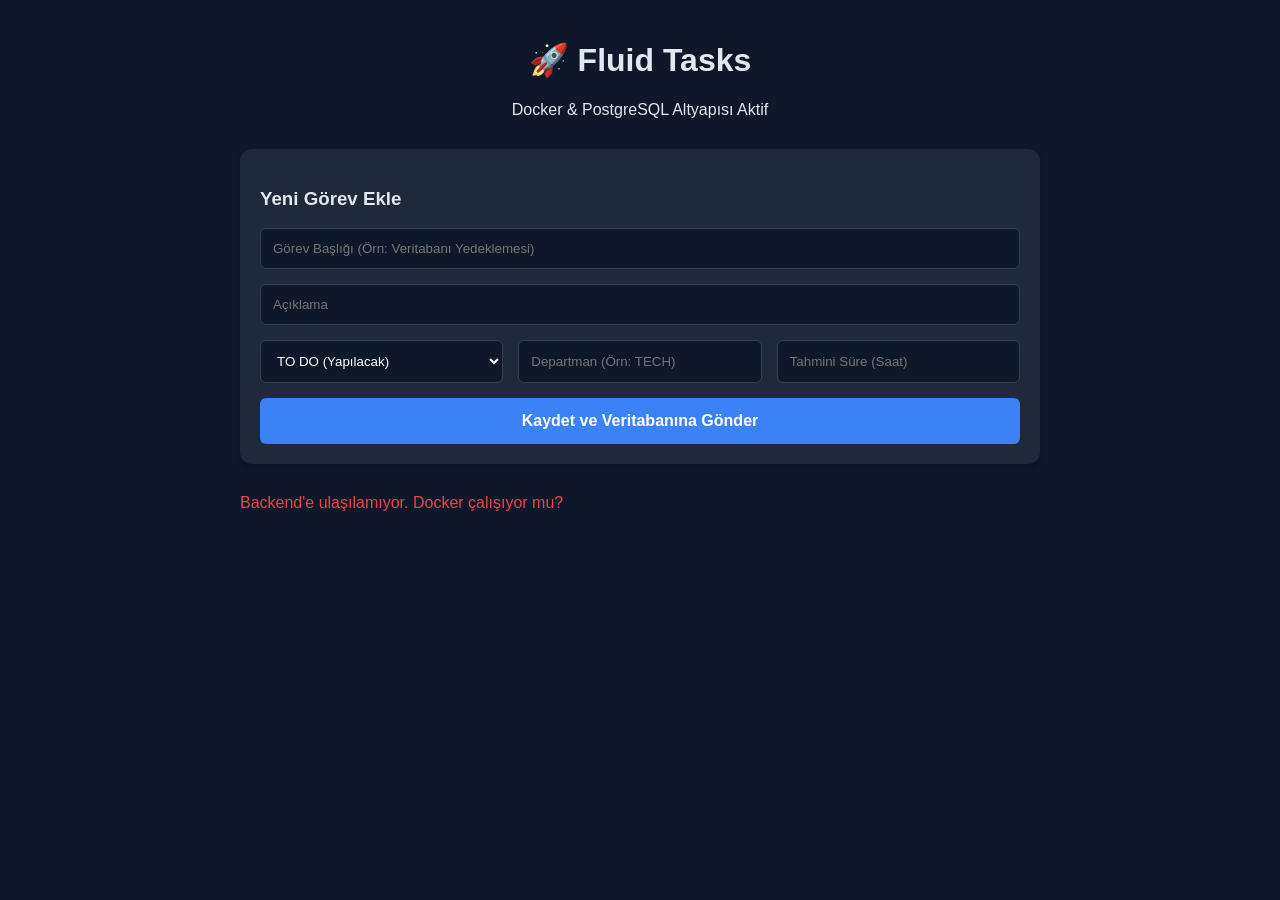
==== src/main/resources/static/index.html @ e98872ef "feat: frontend dosyaları static klasörüne eklendi" ====
<!DOCTYPE html>
<html lang="tr">
<head>
    <meta charset="UTF-8">
    <meta name="viewport" content="width=device-width, initial-scale=1.0">
    <title>Fluid Tasks</title>
    <link rel="stylesheet" href="style.css">
</head>
<body>
    <div class="container">
        <header>
            <h1>🚀 Fluid Tasks</h1>
            <p>Docker & PostgreSQL Altyapısı Aktif</p>
        </header>

        <div class="add-task-card">
            <h3>Yeni Görev Ekle</h3>
            <input type="text" id="title" placeholder="Görev Başlığı (Örn: Veritabanı Yedeklemesi)" required>
            <input type="text" id="description" placeholder="Açıklama" required>
            
            <div class="row">
                <select id="status">
                    <option value="TO_DO">TO DO (Yapılacak)</option>
                    <option value="IN_PROGRESS">IN PROGRESS (Devam Ediyor)</option>
                    <option value="DONE">DONE (Tamamlandı)</option>
                </select>
                <input type="text" id="department" placeholder="Departman (Örn: TECH)">
                <input type="number" id="hours" placeholder="Tahmini Süre (Saat)">
            </div>
            
            <button onclick="createTask()">Kaydet ve Veritabanına Gönder</button>
        </div>

        <div class="tasks-container" id="tasksContainer">
            </div>
    </div>

    <script src="app.js"></script>
</body>
</html>
---- src/main/resources/static/style.css ----
body {
    font-family: 'Segoe UI', Tahoma, Geneva, Verdana, sans-serif;
    background-color: #0f172a;
    color: #e2e8f0;
    margin: 0;
    padding: 20px;
}
.container {
    max-width: 800px;
    margin: 0 auto;
}
header {
    text-align: center;
    margin-bottom: 30px;
}
.add-task-card {
    background: #1e293b;
    padding: 20px;
    border-radius: 12px;
    margin-bottom: 30px;
    box-shadow: 0 4px 6px -1px rgba(0, 0, 0, 0.3);
}
input, select {
    width: 100%;
    padding: 12px;
    margin-bottom: 15px;
    background: #0f172a;
    border: 1px solid #334155;
    color: white;
    border-radius: 6px;
    box-sizing: border-box;
}
.row {
    display: flex;
    gap: 15px;
}
button {
    width: 100%;
    padding: 14px;
    background: #3b82f6;
    color: white;
    border: none;
    border-radius: 6px;
    cursor: pointer;
    font-size: 16px;
    font-weight: bold;
    transition: background 0.2s;
}
button:hover {
    background: #2563eb;
}
.task-card {
    background: #1e293b;
    padding: 20px;
    border-left: 5px solid #3b82f6;
    border-radius: 8px;
    margin-bottom: 15px;
    transition: transform 0.2s;
}
.task-card:hover {
    transform: translateY(-2px);
}
.task-title {
    font-size: 1.3em;
    font-weight: bold;
    color: #ffffff;
}
.task-desc {
    color: #94a3b8;
    margin-top: 8px;
    margin-bottom: 15px;
}
.task-badge {
    display: inline-block;
    padding: 5px 10px;
    border-radius: 6px;
    font-size: 0.85em;
    background: #334155;
    margin-right: 8px;
    font-weight: 600;
}
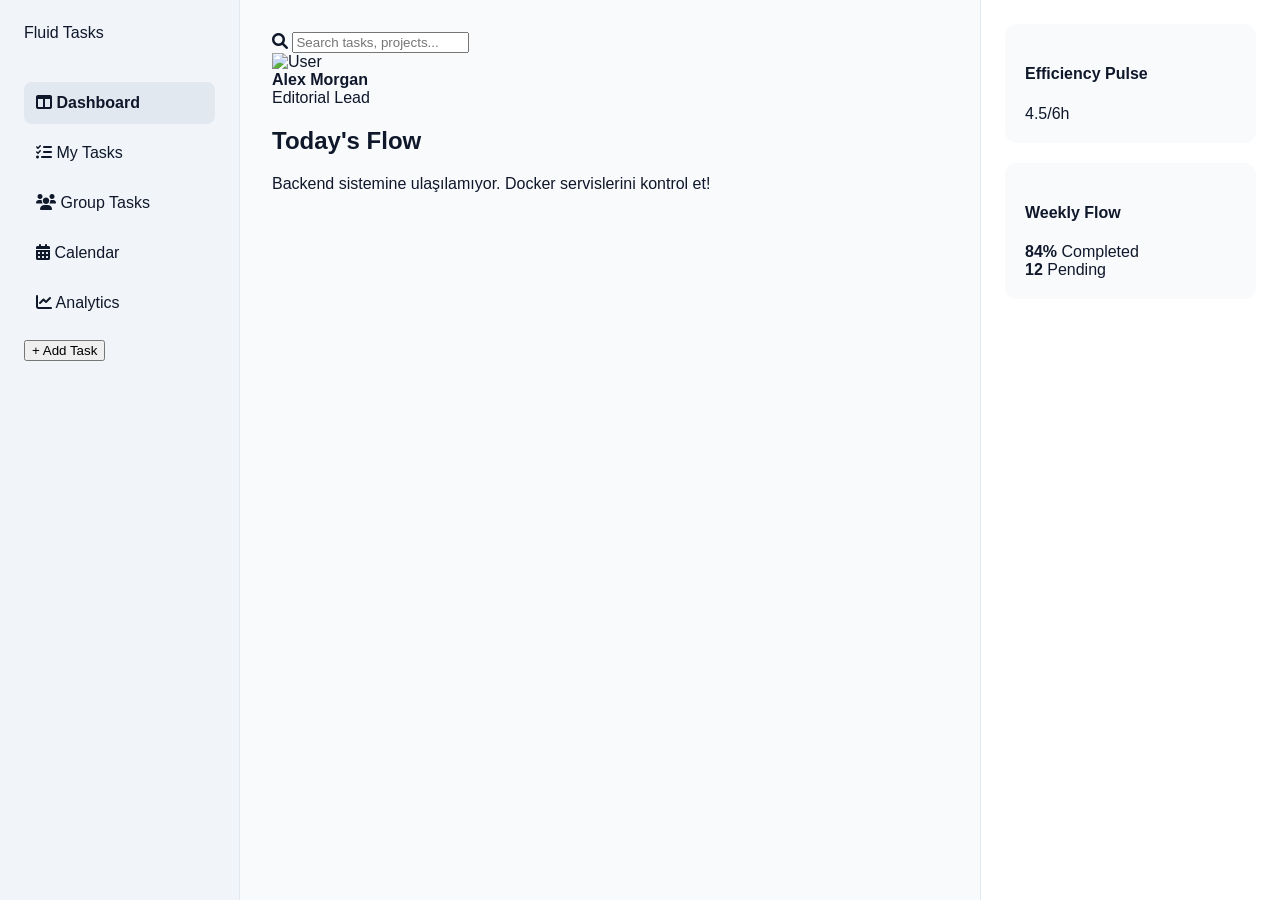
==== commit b3dbfa48: "feat: app.js fluid tasks tasarimi ile tam entegre edildi" ====
--- a/src/main/resources/static/index.html
+++ b/src/main/resources/static/index.html
@@ -3,36 +3,75 @@
 <head>
     <meta charset="UTF-8">
     <meta name="viewport" content="width=device-width, initial-scale=1.0">
-    <title>Fluid Tasks</title>
+    <title>Fluid Tasks - Dashboard</title>
     <link rel="stylesheet" href="style.css">
+    <link rel="stylesheet" href="https://cdnjs.cloudflare.com/ajax/libs/font-awesome/6.0.0/css/all.min.css">
 </head>
 <body>
-    <div class="container">
-        <header>
-            <h1>🚀 Fluid Tasks</h1>
-            <p>Docker & PostgreSQL Altyapısı Aktif</p>
-        </header>
+    <div class="app-layout">
+        <nav class="sidebar">
+            <div class="logo">Fluid Tasks</div>
+            <ul class="nav-links">
+                <li class="active"><i class="fa-solid fa-table-columns"></i> Dashboard</li>
+                <li><i class="fa-solid fa-list-check"></i> My Tasks</li>
+                <li><i class="fa-solid fa-users"></i> Group Tasks</li>
+                <li><i class="fa-solid fa-calendar-days"></i> Calendar</li>
+                <li><i class="fa-solid fa-chart-line"></i> Analytics</li>
+            </ul>
+            <button class="btn-add-task" onclick="showModal()">+ Add Task</button>
+        </nav>
 
-        <div class="add-task-card">
-            <h3>Yeni Görev Ekle</h3>
-            <input type="text" id="title" placeholder="Görev Başlığı (Örn: Veritabanı Yedeklemesi)" required>
-            <input type="text" id="description" placeholder="Açıklama" required>
-            
+        <main class="main-content">
+            <header class="top-bar">
+                <div class="search-bar">
+                    <i class="fa-solid fa-magnifying-glass"></i>
+                    <input type="text" placeholder="Search tasks, projects...">
+                </div>
+                <div class="user-profile">
+                    <img src="https://ui-avatars.com/api/?name=Alex+Morgan" alt="User">
+                    <div><strong>Alex Morgan</strong><br>Editorial Lead</div>
+                </div>
+            </header>
+
+            <section class="flow-section">
+                <h2>Today's Flow</h2>
+                <div id="tasksContainer" class="task-list">
+                    </div>
+            </section>
+        </main>
+
+        <aside class="side-panel">
+            <div class="card pulse">
+                <h4>Efficiency Pulse</h4>
+                <div class="pulse-value">4.5<span>/6h</span></div>
+                <div class="progress-bar"><div class="fill" style="width: 75%"></div></div>
+            </div>
+            <div class="card weekly-flow">
+                <h4>Weekly Flow</h4>
+                <div class="stat"><strong>84%</strong> Completed</div>
+                <div class="stat"><strong>12</strong> Pending</div>
+            </div>
+        </aside>
+    </div>
+
+    <div id="taskModal" class="modal">
+        <div class="modal-content">
+            <h3>Quick Add Task</h3>
+            <input type="text" id="title" placeholder="Title">
+            <textarea id="description" placeholder="Description"></textarea>
             <div class="row">
                 <select id="status">
-                    <option value="TO_DO">TO DO (Yapılacak)</option>
-                    <option value="IN_PROGRESS">IN PROGRESS (Devam Ediyor)</option>
-                    <option value="DONE">DONE (Tamamlandı)</option>
+                    <option value="TO_DO">To Do</option>
+                    <option value="IN_PROGRESS">In Progress</option>
                 </select>
-                <input type="text" id="department" placeholder="Departman (Örn: TECH)">
-                <input type="number" id="hours" placeholder="Tahmini Süre (Saat)">
+                <select id="priority">
+                    <option value="HIGH">High</option>
+                    <option value="MEDIUM">Medium</option>
+                </select>
             </div>
-            
-            <button onclick="createTask()">Kaydet ve Veritabanına Gönder</button>
+            <button onclick="createTask()">Save Task</button>
+            <button onclick="hideModal()" class="btn-secondary">Cancel</button>
         </div>
-
-        <div class="tasks-container" id="tasksContainer">
-            </div>
     </div>
 
     <script src="app.js"></script>
--- a/src/main/resources/static/style.css
+++ b/src/main/resources/static/style.css
@@ -1,81 +1,76 @@
+:root {
+    --bg-main: #f8fafc;
+    --bg-sidebar: #f1f5f9;
+    --primary: #0284c7;
+    --text-dark: #0f172a;
+    --card-bg: #ffffff;
+}
+
 body {
-    font-family: 'Segoe UI', Tahoma, Geneva, Verdana, sans-serif;
-    background-color: #0f172a;
-    color: #e2e8f0;
+    font-family: 'Inter', sans-serif;
     margin: 0;
-    padding: 20px;
+    background-color: var(--bg-main);
+    color: var(--text-dark);
 }
-.container {
-    max-width: 800px;
-    margin: 0 auto;
+
+.app-layout {
+    display: grid;
+    grid-template-columns: 240px 1fr 300px;
+    height: 100vh;
 }
-header {
-    text-align: center;
-    margin-bottom: 30px;
+
+.sidebar {
+    background: var(--bg-sidebar);
+    padding: 24px;
+    border-right: 1px solid #e2e8f0;
 }
-.add-task-card {
-    background: #1e293b;
+
+.nav-links {
+    list-style: none;
+    padding: 0;
+    margin-top: 40px;
+}
+
+.nav-links li {
+    padding: 12px;
+    border-radius: 8px;
+    cursor: pointer;
+    margin-bottom: 8px;
+    transition: 0.2s;
+}
+
+.nav-links li.active {
+    background: #e2e8f0;
+    font-weight: bold;
+}
+
+.main-content {
+    padding: 32px;
+    overflow-y: auto;
+}
+
+.task-card {
+    background: var(--card-bg);
+    padding: 24px;
+    border-radius: 16px;
+    margin-bottom: 16px;
+    box-shadow: 0 4px 6px -1px rgb(0 0 0 / 0.1);
+    border-left: 6px solid var(--primary);
+}
+
+.side-panel {
+    background: #ffffff;
+    padding: 24px;
+    border-left: 1px solid #e2e8f0;
+}
+
+.card {
+    background: #f8fafc;
     padding: 20px;
     border-radius: 12px;
-    margin-bottom: 30px;
-    box-shadow: 0 4px 6px -1px rgba(0, 0, 0, 0.3);
+    margin-bottom: 20px;
 }
-input, select {
-    width: 100%;
-    padding: 12px;
-    margin-bottom: 15px;
-    background: #0f172a;
-    border: 1px solid #334155;
-    color: white;
-    border-radius: 6px;
-    box-sizing: border-box;
-}
-.row {
-    display: flex;
-    gap: 15px;
-}
-button {
-    width: 100%;
-    padding: 14px;
-    background: #3b82f6;
-    color: white;
-    border: none;
-    border-radius: 6px;
-    cursor: pointer;
-    font-size: 16px;
-    font-weight: bold;
-    transition: background 0.2s;
-}
-button:hover {
-    background: #2563eb;
-}
-.task-card {
-    background: #1e293b;
-    padding: 20px;
-    border-left: 5px solid #3b82f6;
-    border-radius: 8px;
-    margin-bottom: 15px;
-    transition: transform 0.2s;
-}
-.task-card:hover {
-    transform: translateY(-2px);
-}
-.task-title {
-    font-size: 1.3em;
-    font-weight: bold;
-    color: #ffffff;
-}
-.task-desc {
-    color: #94a3b8;
-    margin-top: 8px;
-    margin-bottom: 15px;
-}
-.task-badge {
-    display: inline-block;
-    padding: 5px 10px;
-    border-radius: 6px;
-    font-size: 0.85em;
-    background: #334155;
-    margin-right: 8px;
-    font-weight: 600;
-}+
+/* Modal Stilleri */
+.modal { display: none; position: fixed; top: 0; left: 0; width: 100%; height: 100%; background: rgba(0,0,0,0.5); }
+.modal-content { background: white; width: 400px; margin: 100px auto; padding: 30px; border-radius: 16px; }
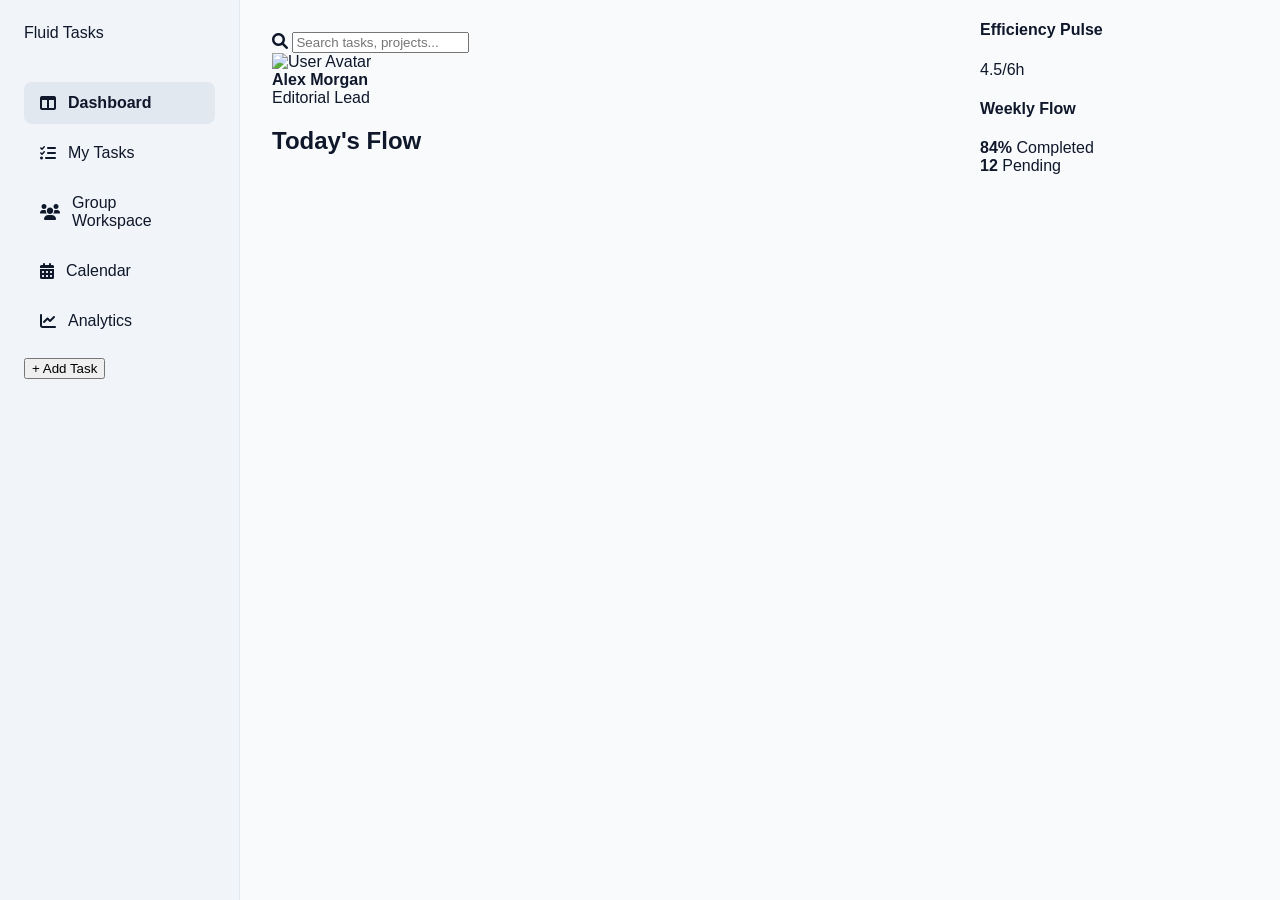
==== commit ee4846a1: "feat: fluid tasks tasarimi ve buton fonksiyonlari tam entegre edildi" ====
--- a/src/main/resources/static/index.html
+++ b/src/main/resources/static/index.html
@@ -3,7 +3,7 @@
 <head>
     <meta charset="UTF-8">
     <meta name="viewport" content="width=device-width, initial-scale=1.0">
-    <title>Fluid Tasks - Dashboard</title>
+    <title>Fluid Tasks - Modern Dashboard</title>
     <link rel="stylesheet" href="style.css">
     <link rel="stylesheet" href="https://cdnjs.cloudflare.com/ajax/libs/font-awesome/6.0.0/css/all.min.css">
 </head>
@@ -12,11 +12,11 @@
         <nav class="sidebar">
             <div class="logo">Fluid Tasks</div>
             <ul class="nav-links">
-                <li class="active"><i class="fa-solid fa-table-columns"></i> Dashboard</li>
-                <li><i class="fa-solid fa-list-check"></i> My Tasks</li>
-                <li><i class="fa-solid fa-users"></i> Group Tasks</li>
-                <li><i class="fa-solid fa-calendar-days"></i> Calendar</li>
-                <li><i class="fa-solid fa-chart-line"></i> Analytics</li>
+                <li class="active" onclick="navigateTo('dashboard')"><i class="fa-solid fa-table-columns"></i> Dashboard</li>
+                <li onclick="navigateTo('kanban')"><i class="fa-solid fa-list-check"></i> My Tasks</li>
+                <li onclick="navigateTo('group')"><i class="fa-solid fa-users"></i> Group Workspace</li>
+                <li onclick="navigateTo('calendar')"><i class="fa-solid fa-calendar-days"></i> Calendar</li>
+                <li onclick="navigateTo('analytics')"><i class="fa-solid fa-chart-line"></i> Analytics</li>
             </ul>
             <button class="btn-add-task" onclick="showModal()">+ Add Task</button>
         </nav>
@@ -28,15 +28,25 @@
                     <input type="text" placeholder="Search tasks, projects...">
                 </div>
                 <div class="user-profile">
-                    <img src="https://ui-avatars.com/api/?name=Alex+Morgan" alt="User">
+                    <img src="https://ui-avatars.com/api/?name=Alex+Morgan" alt="User Avatar">
                     <div><strong>Alex Morgan</strong><br>Editorial Lead</div>
                 </div>
             </header>
 
-            <section class="flow-section">
+            <section id="dashboard-view" class="view">
                 <h2>Today's Flow</h2>
                 <div id="tasksContainer" class="task-list">
                     </div>
+            </section>
+
+            <section id="kanban-view" class="view" style="display: none;">
+                <h2>Group Workspace</h2>
+                <div class="kanban-board">
+                    <div class="kanban-column" id="col-todo"><h3>To Do</h3><div class="task-cards"></div></div>
+                    <div class="kanban-column" id="col-inprogress"><h3>In Progress</h3><div class="task-cards"></div></div>
+                    <div class="kanban-column" id="col-review"><h3>Review</h3><div class="task-cards"></div></div>
+                    <div class="kanban-column" id="col-done"><h3>Done</h3><div class="task-cards"></div></div>
+                </div>
             </section>
         </main>
 
@@ -56,21 +66,37 @@
 
     <div id="taskModal" class="modal">
         <div class="modal-content">
-            <h3>Quick Add Task</h3>
-            <input type="text" id="title" placeholder="Title">
-            <textarea id="description" placeholder="Description"></textarea>
-            <div class="row">
-                <select id="status">
-                    <option value="TO_DO">To Do</option>
-                    <option value="IN_PROGRESS">In Progress</option>
-                </select>
-                <select id="priority">
-                    <option value="HIGH">High</option>
-                    <option value="MEDIUM">Medium</option>
-                </select>
+            <header class="modal-header">
+                <h3>Edit Task Details</h3>
+                <span class="close" onclick="hideModal()">&times;</span>
+            </header>
+            <div class="modal-body">
+                <input type="hidden" id="modalTaskId">
+                <input type="text" id="modalTitle" placeholder="Task Title">
+                <textarea id="modalDescription" placeholder="Task Description"></textarea>
+                
+                <div class="row">
+                    <select id="modalStatus">
+                        <option value="TO_DO">To Do</option>
+                        <option value="IN_PROGRESS">In Progress</option>
+                    </select>
+                    <select id="modalPriority">
+                        <option value="HIGH">High Priority</option>
+                        <option value="MEDIUM">Medium Priority</option>
+                    </select>
+                </div>
+                
+                <h4>Subtasks</h4>
+                <ul class="subtasks-list">
+                    <li><input type="checkbox"> Brand color palette</li>
+                    <li><input type="checkbox"> Typography pairing</li>
+                </ul>
+                
+                <div class="modal-actions">
+                    <button class="btn-save" onclick="updateTask()">Save Changes</button>
+                    <button class="btn-delete" onclick="deleteTask()">Delete Task</button>
+                </div>
             </div>
-            <button onclick="createTask()">Save Task</button>
-            <button onclick="hideModal()" class="btn-secondary">Cancel</button>
         </div>
     </div>
 
--- a/src/main/resources/static/style.css
+++ b/src/main/resources/static/style.css
@@ -1,13 +1,15 @@
 :root {
     --bg-main: #f8fafc;
     --bg-sidebar: #f1f5f9;
-    --primary: #0284c7;
+    --primary: #0284c7; /* Koyu Mavi Ton */
     --text-dark: #0f172a;
     --card-bg: #ffffff;
+    --priority-high: #ef4444; /* Kırmızı */
+    --priority-medium: #f97316; /* Turuncu */
 }
 
 body {
-    font-family: 'Inter', sans-serif;
+    font-family: 'Inter', 'Segoe UI', sans-serif;
     margin: 0;
     background-color: var(--bg-main);
     color: var(--text-dark);
@@ -32,10 +34,13 @@
 }
 
 .nav-links li {
-    padding: 12px;
+    padding: 12px 16px;
     border-radius: 8px;
     cursor: pointer;
     margin-bottom: 8px;
+    display: flex;
+    align-items: center;
+    gap: 12px;
     transition: 0.2s;
 }
 
@@ -55,22 +60,13 @@
     border-radius: 16px;
     margin-bottom: 16px;
     box-shadow: 0 4px 6px -1px rgb(0 0 0 / 0.1);
-    border-left: 6px solid var(--primary);
+    transition: 0.2s;
+    border-left: 6px solid var(--primary); /* Dinamik olacak */
+    cursor: pointer;
 }
 
-.side-panel {
-    background: #ffffff;
-    padding: 24px;
-    border-left: 1px solid #e2e8f0;
-}
-
-.card {
-    background: #f8fafc;
-    padding: 20px;
-    border-radius: 12px;
-    margin-bottom: 20px;
-}
+.task-card:hover { transform: translateY(-3px); }
 
 /* Modal Stilleri */
-.modal { display: none; position: fixed; top: 0; left: 0; width: 100%; height: 100%; background: rgba(0,0,0,0.5); }
-.modal-content { background: white; width: 400px; margin: 100px auto; padding: 30px; border-radius: 16px; }+.modal { display: none; position: fixed; z-index: 1000; top: 0; left: 0; width: 100%; height: 100%; background: rgba(0,0,0,0.5); }
+.modal-content { background: white; width: 500px; margin: 100px auto; padding: 30px; border-radius: 16px; box-shadow: 0 10px 15px -3px rgba(0,0,0,0.3); }
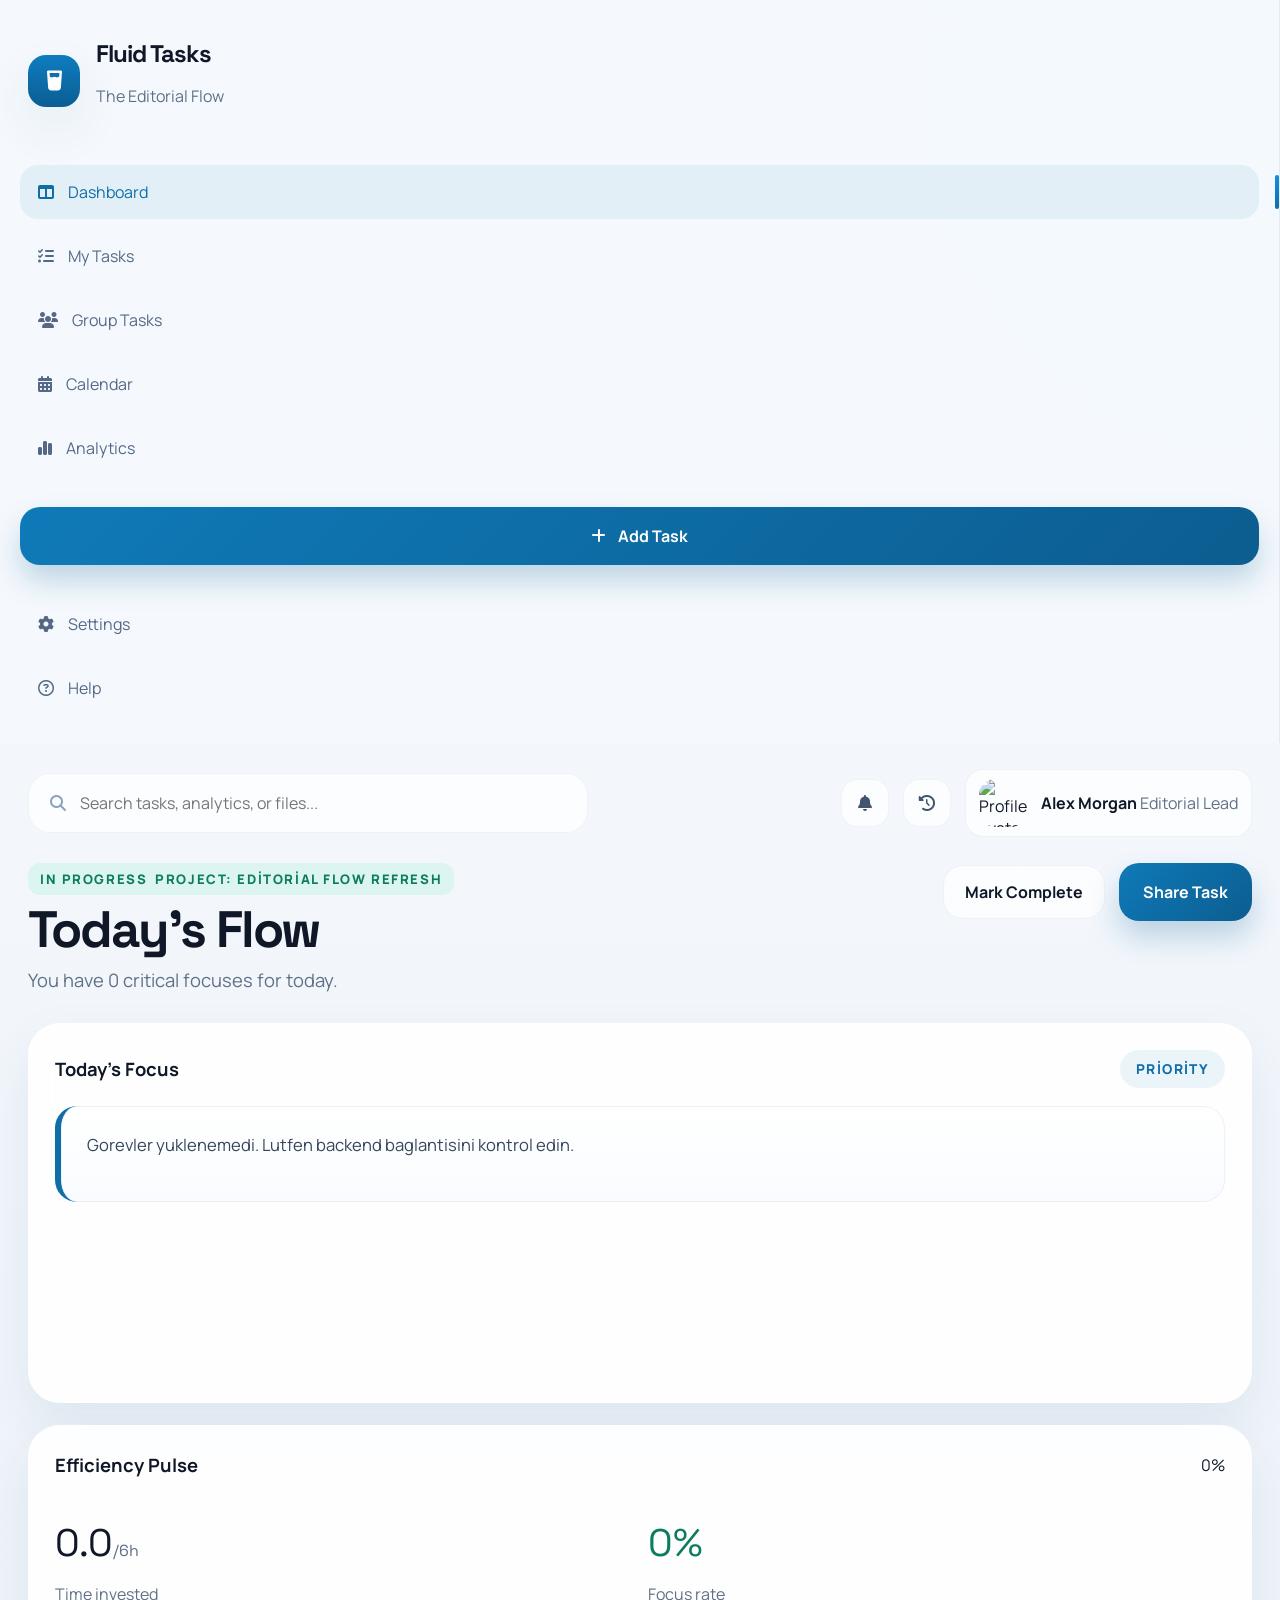
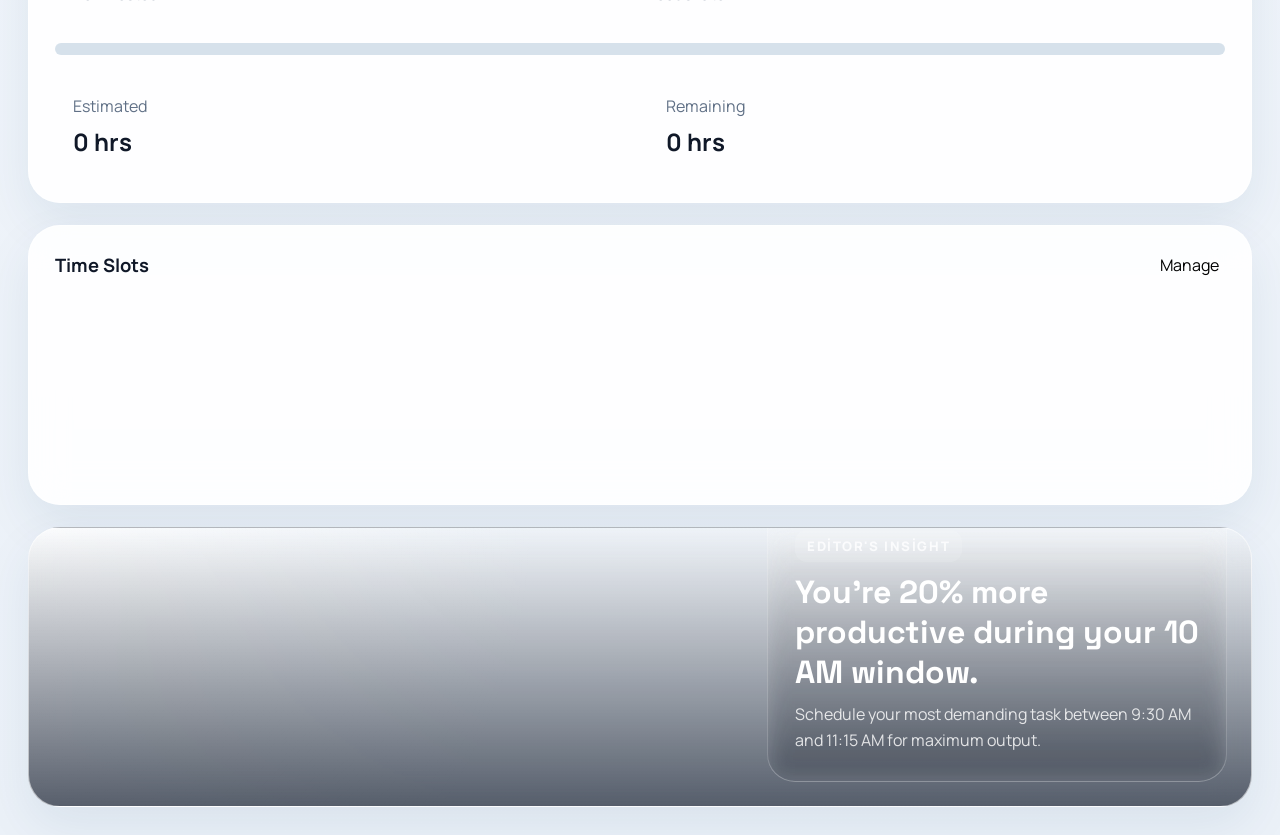
==== commit 662d803c: "frontend uglar düzeltildi" ====
--- a/src/main/resources/static/index.html
+++ b/src/main/resources/static/index.html
@@ -3,103 +3,414 @@
 <head>
     <meta charset="UTF-8">
     <meta name="viewport" content="width=device-width, initial-scale=1.0">
-    <title>Fluid Tasks - Modern Dashboard</title>
+    <title>Fluid Tasks</title>
+    <link rel="preconnect" href="https://fonts.googleapis.com">
+    <link rel="preconnect" href="https://fonts.gstatic.com" crossorigin>
+    <link href="https://fonts.googleapis.com/css2?family=Manrope:wght@400;500;600;700;800&family=Space+Grotesk:wght@500;700&display=swap" rel="stylesheet">
+    <link rel="stylesheet" href="https://cdnjs.cloudflare.com/ajax/libs/font-awesome/6.5.2/css/all.min.css">
     <link rel="stylesheet" href="style.css">
-    <link rel="stylesheet" href="https://cdnjs.cloudflare.com/ajax/libs/font-awesome/6.0.0/css/all.min.css">
 </head>
 <body>
-    <div class="app-layout">
-        <nav class="sidebar">
-            <div class="logo">Fluid Tasks</div>
-            <ul class="nav-links">
-                <li class="active" onclick="navigateTo('dashboard')"><i class="fa-solid fa-table-columns"></i> Dashboard</li>
-                <li onclick="navigateTo('kanban')"><i class="fa-solid fa-list-check"></i> My Tasks</li>
-                <li onclick="navigateTo('group')"><i class="fa-solid fa-users"></i> Group Workspace</li>
-                <li onclick="navigateTo('calendar')"><i class="fa-solid fa-calendar-days"></i> Calendar</li>
-                <li onclick="navigateTo('analytics')"><i class="fa-solid fa-chart-line"></i> Analytics</li>
-            </ul>
-            <button class="btn-add-task" onclick="showModal()">+ Add Task</button>
-        </nav>
-
-        <main class="main-content">
-            <header class="top-bar">
-                <div class="search-bar">
+    <div class="app-shell">
+        <aside class="sidebar">
+            <div class="brand">
+                <div class="brand-badge"><i class="fa-solid fa-glass-water"></i></div>
+                <div>
+                    <h1>Fluid Tasks</h1>
+                    <p>The Editorial Flow</p>
+                </div>
+            </div>
+
+            <nav class="sidebar-nav">
+                <button class="nav-item active" data-view="dashboard-view">
+                    <i class="fa-solid fa-table-columns"></i>
+                    <span>Dashboard</span>
+                </button>
+                <button class="nav-item" data-view="tasks-view">
+                    <i class="fa-solid fa-list-check"></i>
+                    <span>My Tasks</span>
+                </button>
+                <button class="nav-item" data-view="group-view">
+                    <i class="fa-solid fa-users"></i>
+                    <span>Group Tasks</span>
+                </button>
+                <button class="nav-item" data-view="calendar-view">
+                    <i class="fa-solid fa-calendar-days"></i>
+                    <span>Calendar</span>
+                </button>
+                <button class="nav-item" data-view="analytics-view">
+                    <i class="fa-solid fa-chart-simple"></i>
+                    <span>Analytics</span>
+                </button>
+            </nav>
+
+            <button class="add-task-button" id="openCreateTask">
+                <i class="fa-solid fa-plus"></i>
+                <span>Add Task</span>
+            </button>
+
+            <div class="sidebar-footer">
+                <button class="footer-link"><i class="fa-solid fa-gear"></i><span>Settings</span></button>
+                <button class="footer-link"><i class="fa-regular fa-circle-question"></i><span>Help</span></button>
+            </div>
+        </aside>
+
+        <main class="main-panel">
+            <header class="topbar">
+                <label class="search-box">
                     <i class="fa-solid fa-magnifying-glass"></i>
-                    <input type="text" placeholder="Search tasks, projects...">
-                </div>
-                <div class="user-profile">
-                    <img src="https://ui-avatars.com/api/?name=Alex+Morgan" alt="User Avatar">
-                    <div><strong>Alex Morgan</strong><br>Editorial Lead</div>
+                    <input id="searchInput" type="search" placeholder="Search tasks, analytics, or files...">
+                </label>
+
+                <div class="topbar-actions">
+                    <button class="icon-button"><i class="fa-solid fa-bell"></i></button>
+                    <button class="icon-button"><i class="fa-solid fa-clock-rotate-left"></i></button>
+                    <div class="profile-chip">
+                        <img id="profileAvatar" src="https://ui-avatars.com/api/?name=Alex+Morgan&background=0f6ea8&color=fff" alt="Profile avatar">
+                        <div>
+                            <strong id="profileName">Alex Morgan</strong>
+                            <span id="profileRole">Editorial Lead</span>
+                        </div>
+                    </div>
                 </div>
             </header>
 
-            <section id="dashboard-view" class="view">
-                <h2>Today's Flow</h2>
-                <div id="tasksContainer" class="task-list">
-                    </div>
+            <section id="dashboard-view" class="view active">
+                <div class="hero">
+                    <div>
+                        <p class="eyebrow">In Progress <span id="heroProject">Project: Editorial Flow Refresh</span></p>
+                        <h2>Today's Flow</h2>
+                        <p id="heroSubtitle" class="hero-subtitle">You have 0 critical focuses for today.</p>
+                    </div>
+                    <div class="hero-actions">
+                        <button class="ghost-button" id="quickFocusButton">Mark Complete</button>
+                        <button class="primary-button" id="shareTaskButton">Share Task</button>
+                    </div>
+                </div>
+
+                <div class="dashboard-grid">
+                    <section class="panel panel-large">
+                        <div class="panel-header">
+                            <h3>Today's Focus</h3>
+                            <span class="badge">Priority</span>
+                        </div>
+                        <div id="focusTask" class="focus-task"></div>
+                        <div id="focusList" class="stack-list"></div>
+                    </section>
+
+                    <section class="panel panel-side">
+                        <div class="panel-header">
+                            <h3>Efficiency Pulse</h3>
+                            <span id="focusRateLabel">0%</span>
+                        </div>
+                        <div class="metric-row">
+                            <div>
+                                <p class="metric-value" id="efficiencyValue">0.0<span>/6h</span></p>
+                                <p class="metric-caption">Time invested</p>
+                            </div>
+                            <div>
+                                <p class="metric-value accent" id="focusRate">0%</p>
+                                <p class="metric-caption">Focus rate</p>
+                            </div>
+                        </div>
+                        <div class="progress-track"><div id="efficiencyBar" class="progress-fill"></div></div>
+                        <div class="mini-stat-grid">
+                            <article class="mini-stat">
+                                <span>Estimated</span>
+                                <strong id="estimatedHours">0 hrs</strong>
+                            </article>
+                            <article class="mini-stat">
+                                <span>Remaining</span>
+                                <strong id="remainingHours">0 hrs</strong>
+                            </article>
+                        </div>
+                    </section>
+
+                    <section class="panel">
+                        <div class="panel-header">
+                            <h3>Time Slots</h3>
+                            <button class="link-button">Manage</button>
+                        </div>
+                        <div id="timeSlots" class="time-slots"></div>
+                    </section>
+
+                    <section class="panel insight-panel">
+                        <div class="insight-overlay">
+                            <p class="eyebrow light">Editor's Insight</p>
+                            <h3 id="insightTitle">You're 20% more productive during your 10 AM window.</h3>
+                            <p id="insightText">Schedule your most demanding task between 9:30 AM and 11:15 AM for maximum output.</p>
+                        </div>
+                    </section>
+                </div>
             </section>
 
-            <section id="kanban-view" class="view" style="display: none;">
-                <h2>Group Workspace</h2>
-                <div class="kanban-board">
-                    <div class="kanban-column" id="col-todo"><h3>To Do</h3><div class="task-cards"></div></div>
-                    <div class="kanban-column" id="col-inprogress"><h3>In Progress</h3><div class="task-cards"></div></div>
-                    <div class="kanban-column" id="col-review"><h3>Review</h3><div class="task-cards"></div></div>
-                    <div class="kanban-column" id="col-done"><h3>Done</h3><div class="task-cards"></div></div>
+            <section id="tasks-view" class="view">
+                <div class="hero compact">
+                    <div>
+                        <p class="eyebrow">Personal Board</p>
+                        <h2>My Tasks</h2>
+                        <p class="hero-subtitle">Track sub-tasks, due dates, and momentum across your active work.</p>
+                    </div>
+                </div>
+
+                <div class="task-detail-layout">
+                    <section class="panel panel-large">
+                        <div class="panel-header">
+                            <h3>Sub-tasks</h3>
+                            <button class="link-button" id="openEditFromTasks">Open selected</button>
+                        </div>
+                        <div id="taskDetailList" class="detail-list"></div>
+                    </section>
+
+                    <aside class="right-rail">
+                        <section class="panel">
+                            <div class="panel-header">
+                                <h3>Briefing Docs</h3>
+                            </div>
+                            <div class="doc-card">
+                                <i class="fa-solid fa-file-lines"></i>
+                                <div>
+                                    <strong>brand_guidelines_v2.pdf</strong>
+                                    <span>2.4 MB • Updated 2h ago</span>
+                                </div>
+                            </div>
+                            <div class="doc-card">
+                                <i class="fa-solid fa-image"></i>
+                                <div>
+                                    <strong>moodboard_sustainability.png</strong>
+                                    <span>8.1 MB • Added yesterday</span>
+                                </div>
+                            </div>
+                        </section>
+
+                        <section class="panel">
+                            <div class="panel-header">
+                                <h3>Quick Chat</h3>
+                            </div>
+                            <div class="chat-bubble incoming">Let's keep body text contrast above 7:1.</div>
+                            <div class="chat-bubble outgoing">I'm testing the new task layout now.</div>
+                            <div class="chat-input">
+                                <input type="text" placeholder="Type a message...">
+                                <button class="icon-button small"><i class="fa-solid fa-paper-plane"></i></button>
+                            </div>
+                        </section>
+                    </aside>
+                </div>
+            </section>
+
+            <section id="group-view" class="view">
+                <div class="hero compact">
+                    <div>
+                        <p class="eyebrow">Team Capacity</p>
+                        <h2>Group Workspace</h2>
+                        <p class="hero-subtitle">Manage departments, sprint velocity, and cross-functional delivery.</p>
+                    </div>
+                    <div class="hero-actions">
+                        <div class="segmented-control">
+                            <button class="active">Kanban</button>
+                            <button>List</button>
+                            <button>Timeline</button>
+                        </div>
+                        <button class="primary-button" id="assignTaskButton">Assign Task</button>
+                    </div>
+                </div>
+
+                <div class="group-grid">
+                    <section class="panel panel-large">
+                        <div class="panel-header">
+                            <h3>Team Workload Overview</h3>
+                            <button class="link-button">Details</button>
+                        </div>
+                        <div class="summary-cards">
+                            <article class="summary-card">
+                                <span>Total Velocity</span>
+                                <strong id="velocityPercent">0%</strong>
+                                <div class="progress-track"><div id="velocityBar" class="progress-fill"></div></div>
+                            </article>
+                            <article class="summary-card">
+                                <span>Active Sprints</span>
+                                <strong id="activeSprints">0</strong>
+                                <p id="dueSoonLabel">0 due soon</p>
+                            </article>
+                            <article class="summary-card">
+                                <span>Risk Level</span>
+                                <strong id="riskLevel">Low</strong>
+                                <div class="risk-scale">
+                                    <span class="active"></span>
+                                    <span></span>
+                                    <span></span>
+                                </div>
+                            </article>
+                        </div>
+                    </section>
+
+                    <section class="panel">
+                        <div class="panel-header">
+                            <h3>Team Presence</h3>
+                            <span class="presence-dot"></span>
+                        </div>
+                        <div id="teamPresence" class="presence-list"></div>
+                    </section>
+                </div>
+
+                <div id="departmentTabs" class="department-tabs"></div>
+                <div id="kanbanBoard" class="kanban-board"></div>
+            </section>
+
+            <section id="calendar-view" class="view">
+                <div class="calendar-layout">
+                    <aside class="calendar-sidebar">
+                        <div class="panel-header">
+                            <h3>Unscheduled</h3>
+                        </div>
+                        <div id="unscheduledList" class="unscheduled-list"></div>
+                        <button class="add-task-button secondary" id="calendarAddTask">
+                            <i class="fa-solid fa-plus"></i>
+                            <span>Add Task</span>
+                        </button>
+                        <div class="legend">
+                            <h4>Legend</h4>
+                            <div><span class="legend-dot work"></span>Work Projects</div>
+                            <div><span class="legend-dot personal"></span>Personal Time</div>
+                            <div><span class="legend-dot group"></span>Group / Team</div>
+                            <div><span class="legend-dot free"></span>Free Slot</div>
+                        </div>
+                    </aside>
+
+                    <section class="calendar-main">
+                        <div class="calendar-header">
+                            <div>
+                                <h2 id="calendarMonth">September 2024</h2>
+                                <p class="hero-subtitle">Week 37 • Editorial Phase</p>
+                            </div>
+                            <div class="hero-actions">
+                                <div class="segmented-control">
+                                    <button>Day</button>
+                                    <button class="active">Week</button>
+                                    <button>Month</button>
+                                </div>
+                                <button class="primary-button slim">Today</button>
+                            </div>
+                        </div>
+                        <div id="calendarGrid" class="calendar-grid"></div>
+                    </section>
+                </div>
+            </section>
+
+            <section id="analytics-view" class="view">
+                <div class="hero compact">
+                    <div>
+                        <p class="eyebrow">Performance Snapshot</p>
+                        <h2>Analytics</h2>
+                        <p class="hero-subtitle">Weekly completion, status balance, and department distribution at a glance.</p>
+                    </div>
+                </div>
+
+                <div class="analytics-grid">
+                    <section class="panel">
+                        <div class="panel-header">
+                            <h3>Completion Rate</h3>
+                        </div>
+                        <div class="metric-hero">
+                            <strong id="analyticsCompletion">0%</strong>
+                            <span>Completed tasks</span>
+                        </div>
+                    </section>
+                    <section class="panel">
+                        <div class="panel-header">
+                            <h3>Status Breakdown</h3>
+                        </div>
+                        <div id="statusBreakdown" class="breakdown-list"></div>
+                    </section>
+                    <section class="panel">
+                        <div class="panel-header">
+                            <h3>Department Mix</h3>
+                        </div>
+                        <div id="departmentBreakdown" class="breakdown-list"></div>
+                    </section>
                 </div>
             </section>
         </main>
-
-        <aside class="side-panel">
-            <div class="card pulse">
-                <h4>Efficiency Pulse</h4>
-                <div class="pulse-value">4.5<span>/6h</span></div>
-                <div class="progress-bar"><div class="fill" style="width: 75%"></div></div>
+    </div>
+
+    <div id="taskModal" class="modal hidden">
+        <div class="modal-dialog">
+            <div class="modal-header">
+                <div>
+                    <p class="eyebrow">Task Editor</p>
+                    <h3 id="modalHeading">Create Task</h3>
+                </div>
+                <button class="icon-button small" id="closeModal"><i class="fa-solid fa-xmark"></i></button>
             </div>
-            <div class="card weekly-flow">
-                <h4>Weekly Flow</h4>
-                <div class="stat"><strong>84%</strong> Completed</div>
-                <div class="stat"><strong>12</strong> Pending</div>
-            </div>
-        </aside>
-    </div>
-
-    <div id="taskModal" class="modal">
-        <div class="modal-content">
-            <header class="modal-header">
-                <h3>Edit Task Details</h3>
-                <span class="close" onclick="hideModal()">&times;</span>
-            </header>
-            <div class="modal-body">
+
+            <form id="taskForm" class="modal-form">
                 <input type="hidden" id="modalTaskId">
-                <input type="text" id="modalTitle" placeholder="Task Title">
-                <textarea id="modalDescription" placeholder="Task Description"></textarea>
-                
-                <div class="row">
-                    <select id="modalStatus">
-                        <option value="TO_DO">To Do</option>
-                        <option value="IN_PROGRESS">In Progress</option>
-                    </select>
-                    <select id="modalPriority">
-                        <option value="HIGH">High Priority</option>
-                        <option value="MEDIUM">Medium Priority</option>
-                    </select>
-                </div>
-                
-                <h4>Subtasks</h4>
-                <ul class="subtasks-list">
-                    <li><input type="checkbox"> Brand color palette</li>
-                    <li><input type="checkbox"> Typography pairing</li>
-                </ul>
-                
+
+                <label>
+                    <span>Task title</span>
+                    <input type="text" id="modalTitle" placeholder="Design editorial layout" required>
+                </label>
+
+                <label>
+                    <span>Description</span>
+                    <textarea id="modalDescription" placeholder="Add a crisp summary for the team." rows="4"></textarea>
+                </label>
+
+                <div class="form-grid">
+                    <label>
+                        <span>Status</span>
+                        <select id="modalStatus">
+                            <option value="TO_DO">To Do</option>
+                            <option value="IN_PROGRESS">In Progress</option>
+                            <option value="REVIEW">Review</option>
+                            <option value="DONE">Done</option>
+                        </select>
+                    </label>
+
+                    <label>
+                        <span>Priority</span>
+                        <select id="modalPriority">
+                            <option value="HIGH">High</option>
+                            <option value="MEDIUM">Medium</option>
+                            <option value="LOW">Low</option>
+                        </select>
+                    </label>
+
+                    <label>
+                        <span>Department</span>
+                        <select id="modalDepartment">
+                            <option value="EDITORIAL">Editorial</option>
+                            <option value="DESIGN">Design</option>
+                            <option value="TECH">Tech</option>
+                            <option value="PRODUCT">Product</option>
+                            <option value="MARKETING">Marketing</option>
+                        </select>
+                    </label>
+
+                    <label>
+                        <span>Due date</span>
+                        <input type="date" id="modalDueDate">
+                    </label>
+
+                    <label>
+                        <span>Estimated hours</span>
+                        <input type="number" id="modalEstimatedHours" min="0" step="0.5" value="2">
+                    </label>
+
+                    <label>
+                        <span>Remaining hours</span>
+                        <input type="number" id="modalRemainingHours" min="0" step="0.5" value="2">
+                    </label>
+                </div>
+
                 <div class="modal-actions">
-                    <button class="btn-save" onclick="updateTask()">Save Changes</button>
-                    <button class="btn-delete" onclick="deleteTask()">Delete Task</button>
-                </div>
-            </div>
+                    <button type="button" class="ghost-button danger hidden" id="deleteTaskButton">Delete Task</button>
+                    <button type="submit" class="primary-button">Save Changes</button>
+                </div>
+            </form>
         </div>
     </div>
 
     <script src="app.js"></script>
 </body>
-</html>+</html>
--- a/src/main/resources/static/style.css
+++ b/src/main/resources/static/style.css
@@ -1,72 +1,1199 @@
 :root {
-    --bg-main: #f8fafc;
-    --bg-sidebar: #f1f5f9;
-    --primary: #0284c7; /* Koyu Mavi Ton */
-    --text-dark: #0f172a;
-    --card-bg: #ffffff;
-    --priority-high: #ef4444; /* Kırmızı */
-    --priority-medium: #f97316; /* Turuncu */
+    --bg: #eff4fa;
+    --bg-soft: #f7fbff;
+    --sidebar: #f4f8fc;
+    --panel: rgba(255, 255, 255, 0.9);
+    --panel-strong: #ffffff;
+    --line: rgba(136, 160, 186, 0.18);
+    --text: #101828;
+    --muted: #607086;
+    --blue: #0f6ea8;
+    --blue-deep: #094e7a;
+    --green: #33d39b;
+    --green-deep: #0b7d5e;
+    --violet: #5b5ce9;
+    --violet-soft: #eaebff;
+    --mint-soft: #d9f7ea;
+    --danger: #ef6a6a;
+    --warning: #f3b64c;
+    --shadow: 0 20px 50px rgba(15, 63, 104, 0.08);
+    --radius-xl: 32px;
+    --radius-lg: 24px;
+    --radius-md: 18px;
+    --radius-sm: 14px;
+}
+
+* {
+    box-sizing: border-box;
+}
+
+html {
+    scroll-behavior: smooth;
 }
 
 body {
-    font-family: 'Inter', 'Segoe UI', sans-serif;
     margin: 0;
-    background-color: var(--bg-main);
-    color: var(--text-dark);
-}
-
-.app-layout {
-    display: grid;
-    grid-template-columns: 240px 1fr 300px;
-    height: 100vh;
+    min-height: 100vh;
+    font-family: "Manrope", "Segoe UI", sans-serif;
+    color: var(--text);
+    background:
+        radial-gradient(circle at top right, rgba(88, 164, 255, 0.12), transparent 28%),
+        linear-gradient(180deg, #f8fbff 0%, var(--bg) 60%, #ebf1f8 100%);
+}
+
+button,
+input,
+textarea,
+select {
+    font: inherit;
+}
+
+button {
+    border: 0;
+    background: none;
+    cursor: pointer;
+}
+
+.app-shell {
+    display: grid;
+    grid-template-columns: 320px 1fr;
+    min-height: 100vh;
 }
 
 .sidebar {
-    background: var(--bg-sidebar);
+    display: flex;
+    flex-direction: column;
+    gap: 32px;
+    padding: 28px 20px;
+    background: rgba(245, 249, 253, 0.95);
+    border-right: 1px solid rgba(151, 171, 193, 0.18);
+    backdrop-filter: blur(12px);
+}
+
+.brand {
+    display: flex;
+    align-items: center;
+    gap: 16px;
+    padding: 10px 8px;
+}
+
+.brand-badge {
+    width: 52px;
+    height: 52px;
+    display: grid;
+    place-items: center;
+    border-radius: 18px;
+    background: linear-gradient(180deg, #0f7cc0, #0a5e92);
+    color: #fff;
+    font-size: 1.25rem;
+    box-shadow: var(--shadow);
+}
+
+.brand h1,
+.hero h2,
+.calendar-header h2 {
+    margin: 0;
+    font-family: "Space Grotesk", "Manrope", sans-serif;
+    letter-spacing: -0.04em;
+}
+
+.brand p,
+.hero-subtitle,
+.metric-caption,
+.mini-stat span,
+.doc-card span,
+.profile-chip span,
+.chat-bubble,
+.breakdown-row span,
+.legend div,
+.summary-card p {
+    color: var(--muted);
+}
+
+.sidebar-nav,
+.sidebar-footer {
+    display: grid;
+    gap: 10px;
+}
+
+.nav-item,
+.footer-link {
+    position: relative;
+    display: flex;
+    align-items: center;
+    gap: 14px;
+    width: 100%;
+    padding: 16px 18px;
+    border-radius: 18px;
+    color: #556987;
+    transition: 0.24s ease;
+}
+
+.nav-item:hover,
+.footer-link:hover,
+.nav-item.active {
+    background: rgba(15, 110, 168, 0.08);
+    color: var(--blue);
+}
+
+.nav-item.active::after {
+    content: "";
+    position: absolute;
+    right: -20px;
+    top: 10px;
+    bottom: 10px;
+    width: 4px;
+    border-radius: 999px;
+    background: linear-gradient(180deg, #1290e0, #0f6ea8);
+}
+
+.add-task-button,
+.primary-button,
+.ghost-button,
+.segmented-control button,
+.link-button,
+.icon-button {
+    transition: transform 0.2s ease, box-shadow 0.2s ease, background 0.2s ease, color 0.2s ease;
+}
+
+.add-task-button,
+.primary-button {
+    display: inline-flex;
+    align-items: center;
+    justify-content: center;
+    gap: 12px;
+    padding: 18px 24px;
+    border-radius: 20px;
+    background: linear-gradient(135deg, #0f7ab8, #0c5d90);
+    color: #fff;
+    font-weight: 700;
+    box-shadow: 0 16px 30px rgba(13, 96, 148, 0.24);
+}
+
+.add-task-button:hover,
+.primary-button:hover,
+.ghost-button:hover,
+.segmented-control button:hover,
+.icon-button:hover {
+    transform: translateY(-1px);
+}
+
+.sidebar .add-task-button {
+    margin-top: auto;
+}
+
+.main-panel {
+    padding: 22px 28px 28px;
+}
+
+.topbar {
+    display: flex;
+    align-items: center;
+    justify-content: space-between;
+    gap: 18px;
+    padding: 4px 0 26px;
+}
+
+.search-box {
+    display: flex;
+    align-items: center;
+    gap: 12px;
+    width: min(560px, 100%);
+    padding: 18px 22px;
+    border-radius: 22px;
+    background: rgba(255, 255, 255, 0.8);
+    box-shadow: inset 0 0 0 1px rgba(162, 179, 196, 0.15);
+}
+
+.search-box i {
+    color: #8aa2be;
+}
+
+.search-box input {
+    width: 100%;
+    border: 0;
+    background: transparent;
+    outline: none;
+    color: var(--text);
+}
+
+.topbar-actions {
+    display: flex;
+    align-items: center;
+    gap: 14px;
+}
+
+.icon-button {
+    width: 48px;
+    height: 48px;
+    display: grid;
+    place-items: center;
+    border-radius: 16px;
+    background: rgba(255, 255, 255, 0.72);
+    color: #42556e;
+    box-shadow: inset 0 0 0 1px rgba(162, 179, 196, 0.14);
+}
+
+.icon-button.small {
+    width: 40px;
+    height: 40px;
+    border-radius: 14px;
+}
+
+.profile-chip {
+    display: flex;
+    align-items: center;
+    gap: 14px;
+    padding: 10px 14px;
+    border-radius: 18px;
+    background: rgba(255, 255, 255, 0.78);
+    box-shadow: inset 0 0 0 1px rgba(162, 179, 196, 0.16);
+}
+
+.profile-chip img {
+    width: 48px;
+    height: 48px;
+    border-radius: 16px;
+    object-fit: cover;
+}
+
+.view {
+    display: none;
+    animation: fadeUp 0.35s ease;
+}
+
+.view.active {
+    display: block;
+}
+
+.hero {
+    display: flex;
+    align-items: flex-start;
+    justify-content: space-between;
+    gap: 20px;
+    margin-bottom: 28px;
+}
+
+.hero.compact {
+    margin-bottom: 24px;
+}
+
+.eyebrow {
+    display: inline-flex;
+    align-items: center;
+    gap: 8px;
+    margin: 0 0 10px;
+    padding: 7px 12px;
+    border-radius: 12px;
+    background: rgba(83, 232, 170, 0.14);
+    color: var(--green-deep);
+    font-size: 0.82rem;
+    font-weight: 800;
+    letter-spacing: 0.12em;
+    text-transform: uppercase;
+}
+
+.eyebrow.light {
+    background: rgba(255, 255, 255, 0.12);
+    color: rgba(255, 255, 255, 0.8);
+}
+
+.hero h2 {
+    font-size: clamp(2.6rem, 4vw, 4rem);
+    line-height: 0.96;
+}
+
+.hero-subtitle {
+    max-width: 780px;
+    margin: 12px 0 0;
+    font-size: 1.15rem;
+    line-height: 1.55;
+}
+
+.hero-actions {
+    display: flex;
+    align-items: center;
+    gap: 14px;
+    flex-wrap: wrap;
+}
+
+.ghost-button {
+    padding: 16px 22px;
+    border-radius: 20px;
+    background: rgba(255, 255, 255, 0.72);
+    color: var(--text);
+    font-weight: 700;
+    box-shadow: inset 0 0 0 1px rgba(162, 179, 196, 0.15);
+}
+
+.ghost-button.danger {
+    color: #b73a3a;
+}
+
+.primary-button.slim {
+    padding-inline: 20px;
+}
+
+.dashboard-grid,
+.group-grid,
+.analytics-grid,
+.task-detail-layout {
+    display: grid;
+    gap: 22px;
+}
+
+.dashboard-grid {
+    grid-template-columns: minmax(0, 1.6fr) minmax(280px, 0.72fr);
+}
+
+.dashboard-grid > :nth-child(3),
+.dashboard-grid > :nth-child(4) {
+    min-height: 280px;
+}
+
+.panel,
+.calendar-main,
+.calendar-sidebar,
+.summary-card,
+.kanban-column,
+.calendar-column,
+.modal-dialog {
+    background: var(--panel);
+    backdrop-filter: blur(18px);
+    border: 1px solid rgba(255, 255, 255, 0.55);
+    box-shadow: var(--shadow);
+}
+
+.panel {
+    border-radius: var(--radius-xl);
+    padding: 26px;
+}
+
+.panel-large {
+    min-height: 380px;
+}
+
+.panel-side {
+    display: flex;
+    flex-direction: column;
+    gap: 22px;
+}
+
+.panel-header {
+    display: flex;
+    align-items: center;
+    justify-content: space-between;
+    gap: 12px;
+    margin-bottom: 18px;
+}
+
+.panel-header h3 {
+    margin: 0;
+    font-size: 1.15rem;
+}
+
+.badge {
+    display: inline-flex;
+    padding: 10px 16px;
+    border-radius: 999px;
+    background: rgba(15, 110, 168, 0.08);
+    color: var(--blue);
+    font-size: 0.85rem;
+    font-weight: 800;
+    letter-spacing: 0.1em;
+    text-transform: uppercase;
+}
+
+.focus-task,
+.detail-item,
+.unscheduled-card,
+.presence-card,
+.kanban-card,
+.doc-card,
+.chat-input,
+.calendar-event {
+    border-radius: 22px;
+    background: linear-gradient(180deg, rgba(255, 255, 255, 0.96), rgba(248, 251, 255, 0.88));
+    box-shadow: inset 0 0 0 1px rgba(147, 167, 188, 0.15);
+}
+
+.focus-task {
+    padding: 26px;
+    border-left: 6px solid var(--blue);
+    margin-bottom: 18px;
+}
+
+.task-kicker,
+.kanban-meta,
+.calendar-card-meta {
+    display: flex;
+    align-items: center;
+    gap: 12px;
+    flex-wrap: wrap;
+    color: var(--muted);
+    font-size: 0.92rem;
+}
+
+.task-title {
+    margin: 10px 0 8px;
+    font-size: 1.9rem;
+    font-family: "Space Grotesk", sans-serif;
+    line-height: 1.08;
+}
+
+.task-description {
+    margin: 0 0 18px;
+    max-width: 640px;
+    color: #37465a;
+    font-size: 1.04rem;
+    line-height: 1.6;
+}
+
+.assignee-group {
+    display: flex;
+    align-items: center;
+}
+
+.assignee-group img,
+.avatar-stack img {
+    width: 34px;
+    height: 34px;
+    border-radius: 50%;
+    object-fit: cover;
+    border: 3px solid #fff;
+    margin-left: -10px;
+}
+
+.assignee-group img:first-child,
+.avatar-stack img:first-child {
+    margin-left: 0;
+}
+
+.stack-list,
+.detail-list,
+.presence-list,
+.time-slots,
+.unscheduled-list,
+.breakdown-list {
+    display: grid;
+    gap: 14px;
+}
+
+.stack-item,
+.detail-item {
+    display: grid;
+    grid-template-columns: auto 1fr auto;
+    align-items: center;
+    gap: 16px;
+    padding: 18px 20px;
+}
+
+.checkmark {
+    width: 26px;
+    height: 26px;
+    border-radius: 9px;
+    border: 2px solid #b6c5d7;
+}
+
+.stack-item strong,
+.detail-item strong,
+.kanban-card strong,
+.presence-card strong,
+.unscheduled-card strong {
+    display: block;
+    font-size: 1.08rem;
+    margin-bottom: 4px;
+}
+
+.stack-item span,
+.detail-item span,
+.presence-card span {
+    color: var(--muted);
+}
+
+.metric-row,
+.mini-stat-grid,
+.summary-cards,
+.analytics-grid {
+    display: grid;
+    gap: 16px;
+}
+
+.metric-row {
+    grid-template-columns: repeat(2, minmax(0, 1fr));
+}
+
+.metric-value {
+    margin: 0;
+    font-size: 2.4rem;
+    font-family: "Space Grotesk", sans-serif;
+}
+
+.metric-value span {
+    font-size: 1rem;
+    color: var(--muted);
+}
+
+.metric-value.accent {
+    color: var(--green-deep);
+}
+
+.progress-track {
+    width: 100%;
+    height: 12px;
+    overflow: hidden;
+    border-radius: 999px;
+    background: rgba(199, 214, 228, 0.72);
+}
+
+.progress-fill {
+    width: 0;
+    height: 100%;
+    border-radius: inherit;
+    background: linear-gradient(90deg, #0a8d65, #38d39b);
+}
+
+.mini-stat-grid,
+.summary-cards {
+    grid-template-columns: repeat(2, minmax(0, 1fr));
+}
+
+.mini-stat,
+.summary-card {
+    padding: 18px;
+    border-radius: 24px;
+}
+
+.mini-stat strong,
+.summary-card strong {
+    display: block;
+    margin-top: 8px;
+    font-size: 1.5rem;
+}
+
+.time-slot {
+    display: grid;
+    grid-template-columns: 74px 1fr;
+    gap: 14px;
+    align-items: center;
+}
+
+.time-pill {
+    padding: 18px 20px;
+    border-radius: 24px;
+    font-weight: 700;
+    color: #0f3550;
+}
+
+.time-pill.green {
+    background: linear-gradient(90deg, #bff4dc, #d9fff1);
+    border-left: 5px solid #0f8d63;
+}
+
+.time-pill.blue {
+    background: linear-gradient(90deg, #d7ecfb, #eaf7ff);
+    border-left: 5px solid #0f6ea8;
+}
+
+.time-pill.violet {
+    background: linear-gradient(90deg, #dcdcff, #efefff);
+    border-left: 5px solid #4f46e5;
+}
+
+.time-pill.outline {
+    background: transparent;
+    border: 1px dashed #c8d6e4;
+    color: var(--muted);
+}
+
+.insight-panel {
+    position: relative;
+    overflow: hidden;
+    background:
+        linear-gradient(180deg, rgba(255, 255, 255, 0.32), rgba(15, 24, 40, 0.68)),
+        radial-gradient(circle at top left, rgba(255, 255, 255, 0.75), transparent 40%),
+        url("https://images.unsplash.com/photo-1497366754035-f200968a6e72?auto=format&fit=crop&w=1200&q=80") center/cover;
+    min-height: 280px;
+}
+
+.insight-overlay {
+    position: absolute;
+    right: 24px;
+    bottom: 24px;
+    max-width: 460px;
+    padding: 28px;
+    border-radius: 28px;
+    background: rgba(255, 255, 255, 0.12);
+    color: #fff;
+    box-shadow: inset 0 0 0 1px rgba(255, 255, 255, 0.18);
+    backdrop-filter: blur(12px);
+}
+
+.insight-overlay h3 {
+    margin: 0 0 10px;
+    font-size: 2rem;
+    font-family: "Space Grotesk", sans-serif;
+}
+
+.insight-overlay p:last-child {
+    margin: 0;
+    color: rgba(255, 255, 255, 0.82);
+    line-height: 1.6;
+}
+
+.task-detail-layout,
+.group-grid {
+    grid-template-columns: minmax(0, 1.6fr) minmax(300px, 0.72fr);
+}
+
+.right-rail {
+    display: grid;
+    gap: 22px;
+}
+
+.doc-card {
+    display: flex;
+    align-items: center;
+    gap: 14px;
+    padding: 18px;
+}
+
+.doc-card i {
+    width: 46px;
+    height: 46px;
+    display: grid;
+    place-items: center;
+    border-radius: 16px;
+    background: #f0f6fc;
+    color: var(--blue);
+}
+
+.chat-bubble {
+    max-width: 82%;
+    padding: 16px 18px;
+    margin-bottom: 12px;
+    line-height: 1.55;
+}
+
+.chat-bubble.incoming {
+    border-bottom-left-radius: 8px;
+}
+
+.chat-bubble.outgoing {
+    margin-left: auto;
+    color: #fff;
+    background: linear-gradient(135deg, #0f6ea8, #0c5f92);
+    border-bottom-right-radius: 8px;
+}
+
+.chat-input {
+    display: flex;
+    align-items: center;
+    gap: 8px;
+    padding: 8px 8px 8px 16px;
+}
+
+.chat-input input {
+    width: 100%;
+    border: 0;
+    background: transparent;
+    outline: none;
+}
+
+.segmented-control {
+    display: inline-flex;
+    padding: 6px;
+    border-radius: 20px;
+    background: rgba(255, 255, 255, 0.7);
+    box-shadow: inset 0 0 0 1px rgba(162, 179, 196, 0.15);
+}
+
+.segmented-control button {
+    padding: 14px 18px;
+    border-radius: 16px;
+    color: #45566f;
+}
+
+.segmented-control button.active {
+    background: #fff;
+    color: var(--blue);
+    box-shadow: var(--shadow);
+}
+
+.summary-cards {
+    grid-template-columns: repeat(3, minmax(0, 1fr));
+}
+
+.risk-scale {
+    display: grid;
+    grid-template-columns: repeat(3, 1fr);
+    gap: 10px;
+    margin-top: 14px;
+}
+
+.risk-scale span {
+    height: 5px;
+    border-radius: 999px;
+    background: #dbe5ef;
+}
+
+.risk-scale span.active {
+    background: var(--violet);
+}
+
+.presence-card {
+    display: grid;
+    grid-template-columns: auto 1fr auto;
+    gap: 14px;
+    align-items: center;
+    padding: 16px;
+}
+
+.presence-card img {
+    width: 52px;
+    height: 52px;
+    border-radius: 18px;
+    object-fit: cover;
+}
+
+.presence-dot {
+    width: 10px;
+    height: 10px;
+    border-radius: 50%;
+    background: #0f8d63;
+    box-shadow: 0 0 0 6px rgba(15, 141, 99, 0.12);
+}
+
+.department-tabs {
+    display: flex;
+    gap: 12px;
+    flex-wrap: wrap;
+    margin: 22px 0;
+}
+
+.department-tab {
+    padding: 14px 20px;
+    border-radius: 999px;
+    background: rgba(255, 255, 255, 0.66);
+    color: #43556f;
+    box-shadow: inset 0 0 0 1px rgba(162, 179, 196, 0.14);
+}
+
+.department-tab.active {
+    background: linear-gradient(135deg, #0f7ab8, #0c5d90);
+    color: #fff;
+}
+
+.kanban-board {
+    display: grid;
+    grid-template-columns: repeat(4, minmax(0, 1fr));
+    gap: 18px;
+}
+
+.kanban-column {
+    padding: 18px;
+    border-radius: 28px;
+}
+
+.kanban-column h4 {
+    margin: 0 0 16px;
+    font-size: 0.98rem;
+    letter-spacing: 0.04em;
+    text-transform: uppercase;
+}
+
+.kanban-stack {
+    display: grid;
+    gap: 14px;
+}
+
+.kanban-card {
+    padding: 18px;
+    border-left: 5px solid transparent;
+}
+
+.kanban-card.high {
+    border-left-color: var(--green-deep);
+}
+
+.kanban-card.medium {
+    border-left-color: var(--blue);
+}
+
+.kanban-card.low {
+    border-left-color: var(--violet);
+}
+
+.tag {
+    display: inline-flex;
+    padding: 7px 10px;
+    border-radius: 10px;
+    font-size: 0.78rem;
+    font-weight: 800;
+    letter-spacing: 0.06em;
+    text-transform: uppercase;
+}
+
+.tag.editorial,
+.tag.product {
+    background: #ebe7ff;
+    color: #4f46e5;
+}
+
+.tag.tech {
+    background: #d8fbe9;
+    color: #06754f;
+}
+
+.tag.design,
+.tag.marketing {
+    background: #d9efff;
+    color: #0f6ea8;
+}
+
+.calendar-layout {
+    display: grid;
+    grid-template-columns: 360px minmax(0, 1fr);
+    gap: 22px;
+}
+
+.calendar-sidebar,
+.calendar-main {
+    border-radius: 32px;
     padding: 24px;
-    border-right: 1px solid #e2e8f0;
-}
-
-.nav-links {
-    list-style: none;
-    padding: 0;
-    margin-top: 40px;
-}
-
-.nav-links li {
-    padding: 12px 16px;
-    border-radius: 8px;
-    cursor: pointer;
-    margin-bottom: 8px;
+}
+
+.calendar-main {
+    min-height: 820px;
+}
+
+.calendar-header {
+    display: flex;
+    align-items: flex-start;
+    justify-content: space-between;
+    gap: 18px;
+    margin-bottom: 24px;
+}
+
+.unscheduled-card {
+    padding: 18px;
+    border-left: 5px solid var(--violet);
+}
+
+.unscheduled-card.work {
+    border-left-color: var(--blue);
+}
+
+.unscheduled-card.group {
+    border-left-color: #0f8d63;
+}
+
+.legend {
+    margin-top: 28px;
+    padding-top: 24px;
+    border-top: 1px solid var(--line);
+}
+
+.legend h4 {
+    margin: 0 0 14px;
+    text-transform: uppercase;
+    letter-spacing: 0.12em;
+    font-size: 0.84rem;
+}
+
+.legend div {
     display: flex;
     align-items: center;
     gap: 12px;
-    transition: 0.2s;
-}
-
-.nav-links li.active {
-    background: #e2e8f0;
-    font-weight: bold;
-}
-
-.main-content {
-    padding: 32px;
-    overflow-y: auto;
-}
-
-.task-card {
-    background: var(--card-bg);
+    margin-bottom: 12px;
+}
+
+.legend-dot {
+    width: 14px;
+    height: 14px;
+    border-radius: 50%;
+}
+
+.legend-dot.work {
+    background: var(--blue);
+}
+
+.legend-dot.personal {
+    background: var(--violet);
+}
+
+.legend-dot.group {
+    background: #0f8d63;
+}
+
+.legend-dot.free {
+    background: #d5dde7;
+}
+
+.calendar-grid {
+    display: grid;
+    grid-template-columns: 80px repeat(7, minmax(110px, 1fr));
+    overflow: hidden;
+    border-radius: 28px;
+    background: linear-gradient(180deg, rgba(255, 255, 255, 0.82), rgba(245, 249, 253, 0.7));
+}
+
+.calendar-time-header,
+.calendar-day-header,
+.calendar-time,
+.calendar-cell {
+    min-height: 88px;
+    border-right: 1px solid rgba(188, 203, 219, 0.26);
+    border-bottom: 1px solid rgba(188, 203, 219, 0.26);
+}
+
+.calendar-day-header,
+.calendar-time-header {
+    display: grid;
+    place-items: center;
+    min-height: 76px;
+    background: rgba(255, 255, 255, 0.6);
+    font-weight: 800;
+}
+
+.calendar-time {
+    padding: 14px 10px;
+    color: var(--muted);
+    font-size: 0.9rem;
+}
+
+.calendar-cell {
+    position: relative;
+    padding: 10px;
+}
+
+.calendar-cell.highlight {
+    background: rgba(15, 110, 168, 0.08);
+}
+
+.calendar-event {
+    display: grid;
+    gap: 8px;
+    padding: 14px;
+    min-height: 76px;
+    border-left: 4px solid var(--blue);
+}
+
+.calendar-event.green {
+    border-left-color: #0f8d63;
+}
+
+.calendar-event.violet {
+    border-left-color: var(--violet);
+}
+
+.calendar-event .time {
+    color: #0f6ea8;
+    font-weight: 800;
+    font-size: 0.84rem;
+}
+
+.analytics-grid {
+    grid-template-columns: repeat(3, minmax(0, 1fr));
+}
+
+.metric-hero {
+    display: grid;
+    gap: 10px;
+    place-items: start;
+}
+
+.metric-hero strong {
+    font-size: 4rem;
+    font-family: "Space Grotesk", sans-serif;
+}
+
+.breakdown-row {
+    display: grid;
+    grid-template-columns: 120px 1fr auto;
+    align-items: center;
+    gap: 14px;
+}
+
+.bar {
+    height: 12px;
+    border-radius: 999px;
+    background: rgba(199, 214, 228, 0.72);
+    overflow: hidden;
+}
+
+.bar span {
+    display: block;
+    height: 100%;
+    border-radius: inherit;
+    background: linear-gradient(90deg, #0f6ea8, #53d6bc);
+}
+
+.modal {
+    position: fixed;
+    inset: 0;
+    display: grid;
+    place-items: center;
     padding: 24px;
+    background: rgba(7, 20, 38, 0.45);
+    backdrop-filter: blur(12px);
+    z-index: 40;
+}
+
+.modal.hidden,
+.hidden {
+    display: none !important;
+}
+
+.modal-dialog {
+    width: min(720px, 100%);
+    padding: 28px;
+    border-radius: 30px;
+}
+
+.modal-header {
+    display: flex;
+    align-items: flex-start;
+    justify-content: space-between;
+    gap: 16px;
+    margin-bottom: 18px;
+}
+
+.modal-form,
+.form-grid {
+    display: grid;
+    gap: 16px;
+}
+
+.form-grid {
+    grid-template-columns: repeat(2, minmax(0, 1fr));
+}
+
+.modal-form label {
+    display: grid;
+    gap: 8px;
+}
+
+.modal-form span {
+    font-size: 0.92rem;
+    color: var(--muted);
+}
+
+.modal-form input,
+.modal-form textarea,
+.modal-form select {
+    width: 100%;
+    padding: 15px 16px;
+    border: 1px solid rgba(162, 179, 196, 0.32);
     border-radius: 16px;
-    margin-bottom: 16px;
-    box-shadow: 0 4px 6px -1px rgb(0 0 0 / 0.1);
-    transition: 0.2s;
-    border-left: 6px solid var(--primary); /* Dinamik olacak */
-    cursor: pointer;
-}
-
-.task-card:hover { transform: translateY(-3px); }
-
-/* Modal Stilleri */
-.modal { display: none; position: fixed; z-index: 1000; top: 0; left: 0; width: 100%; height: 100%; background: rgba(0,0,0,0.5); }
-.modal-content { background: white; width: 500px; margin: 100px auto; padding: 30px; border-radius: 16px; box-shadow: 0 10px 15px -3px rgba(0,0,0,0.3); }+    background: rgba(247, 251, 255, 0.84);
+    outline: none;
+}
+
+.modal-form input:focus,
+.modal-form textarea:focus,
+.modal-form select:focus,
+.search-box:focus-within {
+    border-color: rgba(15, 110, 168, 0.34);
+    box-shadow: 0 0 0 4px rgba(15, 110, 168, 0.1);
+}
+
+.modal-actions {
+    display: flex;
+    align-items: center;
+    justify-content: space-between;
+    gap: 12px;
+    margin-top: 8px;
+}
+
+@keyframes fadeUp {
+    from {
+        opacity: 0;
+        transform: translateY(8px);
+    }
+    to {
+        opacity: 1;
+        transform: translateY(0);
+    }
+}
+
+@media (max-width: 1280px) {
+    .app-shell,
+    .calendar-layout,
+    .dashboard-grid,
+    .group-grid,
+    .task-detail-layout,
+    .analytics-grid,
+    .kanban-board {
+        grid-template-columns: 1fr;
+    }
+
+    .sidebar {
+        position: sticky;
+        top: 0;
+        z-index: 5;
+    }
+}
+
+@media (max-width: 980px) {
+    .app-shell {
+        grid-template-columns: 1fr;
+    }
+
+    .sidebar {
+        gap: 18px;
+        padding-bottom: 20px;
+    }
+
+    .sidebar .add-task-button {
+        margin-top: 0;
+    }
+
+    .topbar,
+    .hero,
+    .calendar-header {
+        flex-direction: column;
+        align-items: stretch;
+    }
+
+    .topbar-actions,
+    .hero-actions {
+        justify-content: flex-start;
+    }
+
+    .form-grid,
+    .metric-row,
+    .summary-cards,
+    .mini-stat-grid {
+        grid-template-columns: 1fr;
+    }
+}
+
+@media (max-width: 640px) {
+    .main-panel {
+        padding: 18px 14px 22px;
+    }
+
+    .sidebar {
+        padding: 18px 14px;
+    }
+
+    .panel,
+    .calendar-main,
+    .calendar-sidebar,
+    .modal-dialog {
+        padding: 18px;
+        border-radius: 24px;
+    }
+
+    .task-title,
+    .hero h2,
+    .calendar-header h2 {
+        font-size: 2rem;
+    }
+
+    .calendar-grid {
+        grid-template-columns: 64px repeat(7, minmax(92px, 1fr));
+        overflow-x: auto;
+    }
+}
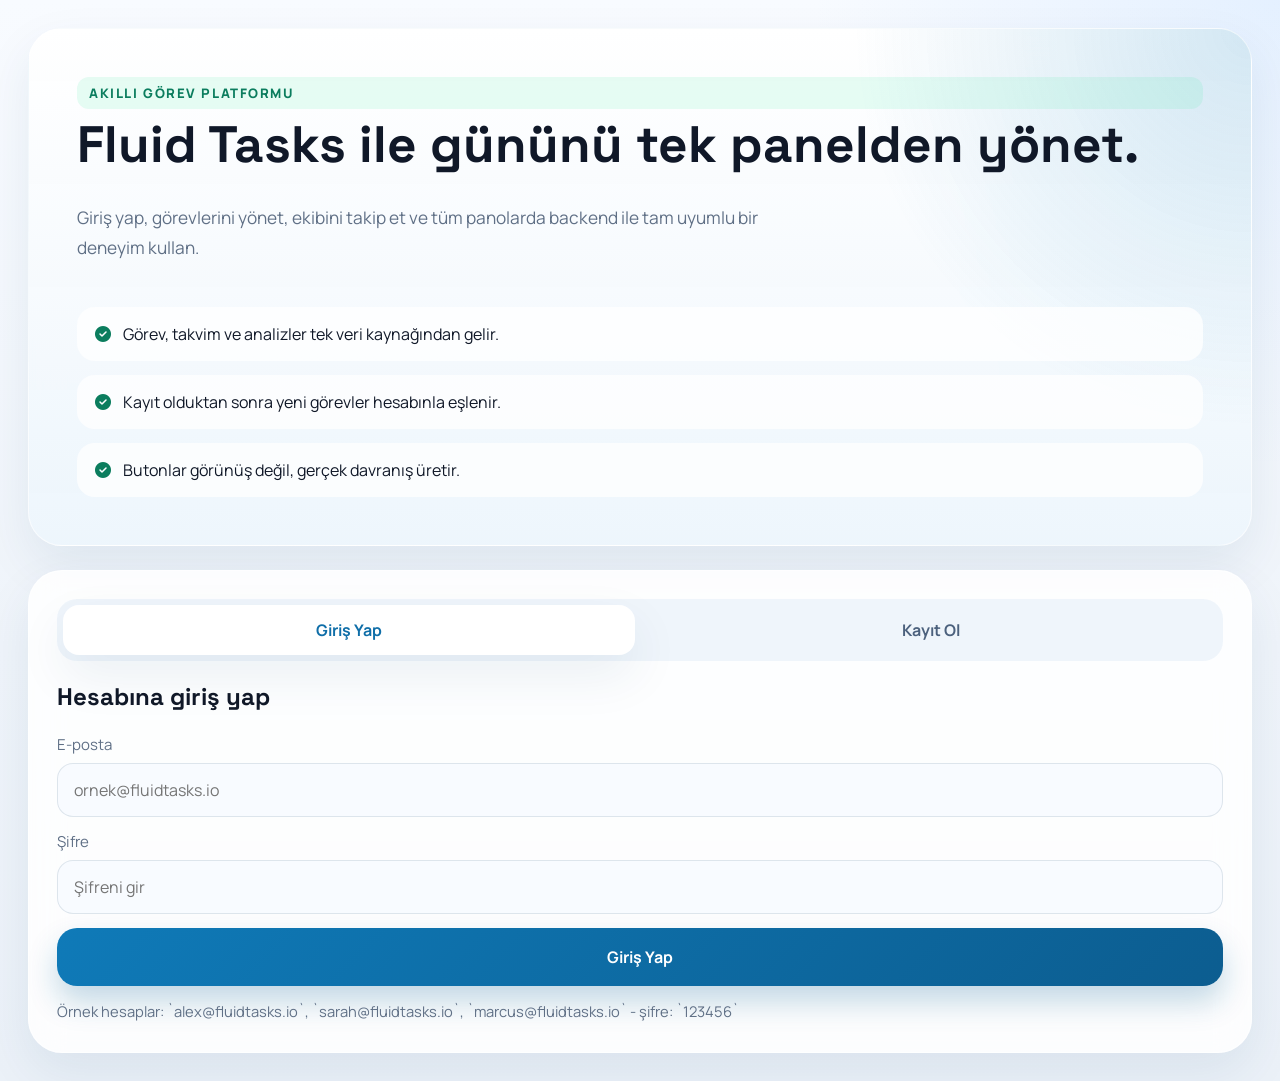
==== commit f9848206: "Türkçe metin" ====
--- a/src/main/resources/static/index.html
+++ b/src/main/resources/static/index.html
@@ -11,47 +11,99 @@
     <link rel="stylesheet" href="style.css">
 </head>
 <body>
-    <div class="app-shell">
+    <div id="authScreen" class="auth-screen">
+        <div class="auth-card auth-hero">
+            <p class="eyebrow">Akıllı Görev Platformu</p>
+            <h1>Fluid Tasks ile gününü tek panelden yönet.</h1>
+            <p>Giriş yap, görevlerini yönet, ekibini takip et ve tüm panolarda backend ile tam uyumlu bir deneyim kullan.</p>
+            <div class="auth-feature-list">
+                <div><i class="fa-solid fa-circle-check"></i><span>Görev, takvim ve analizler tek veri kaynağından gelir.</span></div>
+                <div><i class="fa-solid fa-circle-check"></i><span>Kayıt olduktan sonra yeni görevler hesabınla eşlenir.</span></div>
+                <div><i class="fa-solid fa-circle-check"></i><span>Butonlar görünüş değil, gerçek davranış üretir.</span></div>
+            </div>
+        </div>
+
+        <div class="auth-card auth-form-wrap">
+            <div class="auth-toggle">
+                <button type="button" id="showLoginButton" class="active">Giriş Yap</button>
+                <button type="button" id="showRegisterButton">Kayıt Ol</button>
+            </div>
+
+            <form id="loginForm" class="auth-form">
+                <h2>Hesabına giriş yap</h2>
+                <label>
+                    <span>E-posta</span>
+                    <input id="loginEmail" type="email" placeholder="ornek@fluidtasks.io" required>
+                </label>
+                <label>
+                    <span>Şifre</span>
+                    <input id="loginPassword" type="password" placeholder="Şifreni gir" required>
+                </label>
+                <button type="submit" class="primary-button auth-submit">Giriş Yap</button>
+                <p class="auth-hint">Örnek hesaplar: `alex@fluidtasks.io`, `sarah@fluidtasks.io`, `marcus@fluidtasks.io` - şifre: `123456`</p>
+            </form>
+
+            <form id="registerForm" class="auth-form hidden">
+                <h2>Yeni hesap oluştur</h2>
+                <label>
+                    <span>Ad Soyad</span>
+                    <input id="registerName" type="text" placeholder="Ad Soyad" required>
+                </label>
+                <label>
+                    <span>E-posta</span>
+                    <input id="registerEmail" type="email" placeholder="ornek@fluidtasks.io" required>
+                </label>
+                <label>
+                    <span>Şifre</span>
+                    <input id="registerPassword" type="password" placeholder="En az 6 karakter" required>
+                </label>
+                <button type="submit" class="primary-button auth-submit">Kayıt Ol</button>
+            </form>
+        </div>
+    </div>
+
+    <div id="appShell" class="app-shell hidden">
         <aside class="sidebar">
             <div class="brand">
-                <div class="brand-badge"><i class="fa-solid fa-glass-water"></i></div>
+                <div class="brand-badge"><i class="fa-solid fa-water"></i></div>
                 <div>
                     <h1>Fluid Tasks</h1>
-                    <p>The Editorial Flow</p>
+                    <p>Editoryal Akış Merkezi</p>
                 </div>
             </div>
 
             <nav class="sidebar-nav">
                 <button class="nav-item active" data-view="dashboard-view">
                     <i class="fa-solid fa-table-columns"></i>
-                    <span>Dashboard</span>
+                    <span>Panel</span>
                 </button>
                 <button class="nav-item" data-view="tasks-view">
                     <i class="fa-solid fa-list-check"></i>
-                    <span>My Tasks</span>
+                    <span>Görevlerim</span>
                 </button>
                 <button class="nav-item" data-view="group-view">
                     <i class="fa-solid fa-users"></i>
-                    <span>Group Tasks</span>
+                    <span>Ekip Görevleri</span>
                 </button>
                 <button class="nav-item" data-view="calendar-view">
                     <i class="fa-solid fa-calendar-days"></i>
-                    <span>Calendar</span>
+                    <span>Takvim</span>
                 </button>
                 <button class="nav-item" data-view="analytics-view">
                     <i class="fa-solid fa-chart-simple"></i>
-                    <span>Analytics</span>
+                    <span>Analitik</span>
                 </button>
             </nav>
 
             <button class="add-task-button" id="openCreateTask">
                 <i class="fa-solid fa-plus"></i>
-                <span>Add Task</span>
+                <span>Görev Ekle</span>
             </button>
 
             <div class="sidebar-footer">
-                <button class="footer-link"><i class="fa-solid fa-gear"></i><span>Settings</span></button>
-                <button class="footer-link"><i class="fa-regular fa-circle-question"></i><span>Help</span></button>
+                <button type="button" class="footer-link" id="settingsButton"><i class="fa-solid fa-gear"></i><span>Ayarlar</span></button>
+                <button type="button" class="footer-link" id="helpButton"><i class="fa-regular fa-circle-question"></i><span>Yardım</span></button>
+                <button type="button" class="footer-link" id="logoutButton"><i class="fa-solid fa-right-from-bracket"></i><span>Çıkış Yap</span></button>
             </div>
         </aside>
 
@@ -59,17 +111,17 @@
             <header class="topbar">
                 <label class="search-box">
                     <i class="fa-solid fa-magnifying-glass"></i>
-                    <input id="searchInput" type="search" placeholder="Search tasks, analytics, or files...">
+                    <input id="searchInput" type="search" placeholder="Görev, analiz veya dosya ara...">
                 </label>
 
                 <div class="topbar-actions">
-                    <button class="icon-button"><i class="fa-solid fa-bell"></i></button>
-                    <button class="icon-button"><i class="fa-solid fa-clock-rotate-left"></i></button>
+                    <button class="icon-button" id="notificationsButton"><i class="fa-solid fa-bell"></i></button>
+                    <button class="icon-button" id="historyButton"><i class="fa-solid fa-clock-rotate-left"></i></button>
                     <div class="profile-chip">
-                        <img id="profileAvatar" src="https://ui-avatars.com/api/?name=Alex+Morgan&background=0f6ea8&color=fff" alt="Profile avatar">
+                        <img id="profileAvatar" src="https://ui-avatars.com/api/?name=Fluid+Tasks&background=0f6ea8&color=fff" alt="Profil">
                         <div>
-                            <strong id="profileName">Alex Morgan</strong>
-                            <span id="profileRole">Editorial Lead</span>
+                            <strong id="profileName">Kullanıcı</strong>
+                            <span id="profileRole">Takım Üyesi</span>
                         </div>
                     </div>
                 </div>
@@ -78,21 +130,21 @@
             <section id="dashboard-view" class="view active">
                 <div class="hero">
                     <div>
-                        <p class="eyebrow">In Progress <span id="heroProject">Project: Editorial Flow Refresh</span></p>
-                        <h2>Today's Flow</h2>
-                        <p id="heroSubtitle" class="hero-subtitle">You have 0 critical focuses for today.</p>
+                        <p class="eyebrow">Aktif Akış <span id="heroProject">Proje: Editoryal Yenileme</span></p>
+                        <h2>Bugünün Akışı</h2>
+                        <p id="heroSubtitle" class="hero-subtitle">Bugün için 0 kritik odağın var.</p>
                     </div>
                     <div class="hero-actions">
-                        <button class="ghost-button" id="quickFocusButton">Mark Complete</button>
-                        <button class="primary-button" id="shareTaskButton">Share Task</button>
+                        <button type="button" class="ghost-button" id="quickFocusButton">Odak Görevini Tamamla</button>
+                        <button type="button" class="primary-button" id="shareTaskButton">Görevi Paylaş</button>
                     </div>
                 </div>
 
                 <div class="dashboard-grid">
                     <section class="panel panel-large">
                         <div class="panel-header">
-                            <h3>Today's Focus</h3>
-                            <span class="badge">Priority</span>
+                            <h3>Bugünün Odağı</h3>
+                            <span class="badge">Öncelik</span>
                         </div>
                         <div id="focusTask" class="focus-task"></div>
                         <div id="focusList" class="stack-list"></div>
@@ -100,45 +152,45 @@
 
                     <section class="panel panel-side">
                         <div class="panel-header">
-                            <h3>Efficiency Pulse</h3>
+                            <h3>Verim Nabzı</h3>
                             <span id="focusRateLabel">0%</span>
                         </div>
                         <div class="metric-row">
                             <div>
-                                <p class="metric-value" id="efficiencyValue">0.0<span>/6h</span></p>
-                                <p class="metric-caption">Time invested</p>
+                                <p class="metric-value" id="efficiencyValue">0.0<span>/6s</span></p>
+                                <p class="metric-caption">Harcanan süre</p>
                             </div>
                             <div>
                                 <p class="metric-value accent" id="focusRate">0%</p>
-                                <p class="metric-caption">Focus rate</p>
+                                <p class="metric-caption">Odak oranı</p>
                             </div>
                         </div>
                         <div class="progress-track"><div id="efficiencyBar" class="progress-fill"></div></div>
                         <div class="mini-stat-grid">
                             <article class="mini-stat">
-                                <span>Estimated</span>
-                                <strong id="estimatedHours">0 hrs</strong>
+                                <span>Tahmin</span>
+                                <strong id="estimatedHours">0 sa</strong>
                             </article>
                             <article class="mini-stat">
-                                <span>Remaining</span>
-                                <strong id="remainingHours">0 hrs</strong>
+                                <span>Kalan</span>
+                                <strong id="remainingHours">0 sa</strong>
                             </article>
                         </div>
                     </section>
 
                     <section class="panel">
                         <div class="panel-header">
-                            <h3>Time Slots</h3>
-                            <button class="link-button">Manage</button>
+                            <h3>Zaman Blokları</h3>
+                            <button type="button" class="link-button" id="manageSlotsButton">Yönet</button>
                         </div>
                         <div id="timeSlots" class="time-slots"></div>
                     </section>
 
                     <section class="panel insight-panel">
                         <div class="insight-overlay">
-                            <p class="eyebrow light">Editor's Insight</p>
-                            <h3 id="insightTitle">You're 20% more productive during your 10 AM window.</h3>
-                            <p id="insightText">Schedule your most demanding task between 9:30 AM and 11:15 AM for maximum output.</p>
+                            <p class="eyebrow light">Editör İçgörüsü</p>
+                            <h3 id="insightTitle">Verimin sabah saatlerinde zirveye çıkıyor.</h3>
+                            <p id="insightText">En zor görevlerini sabah 09:30 ile 11:15 arasına yerleştir.</p>
                         </div>
                     </section>
                 </div>
@@ -147,17 +199,17 @@
             <section id="tasks-view" class="view">
                 <div class="hero compact">
                     <div>
-                        <p class="eyebrow">Personal Board</p>
-                        <h2>My Tasks</h2>
-                        <p class="hero-subtitle">Track sub-tasks, due dates, and momentum across your active work.</p>
+                        <p class="eyebrow">Kişisel Pano</p>
+                        <h2>Görevlerim</h2>
+                        <p class="hero-subtitle">Alt görevlerini, teslim tarihlerini ve ilerlemeyi tek yerde takip et.</p>
                     </div>
                 </div>
 
                 <div class="task-detail-layout">
                     <section class="panel panel-large">
                         <div class="panel-header">
-                            <h3>Sub-tasks</h3>
-                            <button class="link-button" id="openEditFromTasks">Open selected</button>
+                            <h3>Alt Görevler</h3>
+                            <button type="button" class="link-button" id="openEditFromTasks">Seçileni Aç</button>
                         </div>
                         <div id="taskDetailList" class="detail-list"></div>
                     </section>
@@ -165,33 +217,32 @@
                     <aside class="right-rail">
                         <section class="panel">
                             <div class="panel-header">
-                                <h3>Briefing Docs</h3>
-                            </div>
-                            <div class="doc-card">
+                            <h3>Brif Dosyaları</h3>
+                            </div>
+                            <button type="button" class="doc-card" id="openGuideButton">
                                 <i class="fa-solid fa-file-lines"></i>
                                 <div>
                                     <strong>brand_guidelines_v2.pdf</strong>
-                                    <span>2.4 MB • Updated 2h ago</span>
+                                    <span>2.4 MB - 2 saat önce güncellendi</span>
                                 </div>
-                            </div>
-                            <div class="doc-card">
+                            </button>
+                            <button type="button" class="doc-card" id="openMoodboardButton">
                                 <i class="fa-solid fa-image"></i>
                                 <div>
                                     <strong>moodboard_sustainability.png</strong>
-                                    <span>8.1 MB • Added yesterday</span>
+                                    <span>8.1 MB - dün eklendi</span>
                                 </div>
-                            </div>
+                            </button>
                         </section>
 
                         <section class="panel">
                             <div class="panel-header">
-                                <h3>Quick Chat</h3>
-                            </div>
-                            <div class="chat-bubble incoming">Let's keep body text contrast above 7:1.</div>
-                            <div class="chat-bubble outgoing">I'm testing the new task layout now.</div>
+                                <h3>Hızlı Sohbet</h3>
+                            </div>
+                            <div id="chatMessages"></div>
                             <div class="chat-input">
-                                <input type="text" placeholder="Type a message...">
-                                <button class="icon-button small"><i class="fa-solid fa-paper-plane"></i></button>
+                                <input id="chatMessageInput" type="text" placeholder="Mesaj yaz...">
+                                <button type="button" class="icon-button small" id="sendChatButton"><i class="fa-solid fa-paper-plane"></i></button>
                             </div>
                         </section>
                     </aside>
@@ -201,40 +252,40 @@
             <section id="group-view" class="view">
                 <div class="hero compact">
                     <div>
-                        <p class="eyebrow">Team Capacity</p>
-                        <h2>Group Workspace</h2>
-                        <p class="hero-subtitle">Manage departments, sprint velocity, and cross-functional delivery.</p>
+                        <p class="eyebrow">Ekip Kapasitesi</p>
+                        <h2>Ekip Alanı</h2>
+                        <p class="hero-subtitle">Departmanları, sprint hızını ve çapraz ekip teslimlerini yönet.</p>
                     </div>
                     <div class="hero-actions">
-                        <div class="segmented-control">
-                            <button class="active">Kanban</button>
-                            <button>List</button>
-                            <button>Timeline</button>
-                        </div>
-                        <button class="primary-button" id="assignTaskButton">Assign Task</button>
+                        <div class="segmented-control" id="groupModeTabs">
+                            <button type="button" class="active" data-mode="kanban">Kanban</button>
+                            <button type="button" data-mode="liste">Liste</button>
+                            <button type="button" data-mode="zaman-cizgisi">Zaman Çizgisi</button>
+                        </div>
+                        <button type="button" class="primary-button" id="assignTaskButton">Görev Ata</button>
                     </div>
                 </div>
 
                 <div class="group-grid">
                     <section class="panel panel-large">
                         <div class="panel-header">
-                            <h3>Team Workload Overview</h3>
-                            <button class="link-button">Details</button>
+                            <h3>Ekip İş Yükü Özeti</h3>
+                            <button type="button" class="link-button" id="groupDetailsButton">Detaylar</button>
                         </div>
                         <div class="summary-cards">
                             <article class="summary-card">
-                                <span>Total Velocity</span>
+                                <span>Toplam Hız</span>
                                 <strong id="velocityPercent">0%</strong>
                                 <div class="progress-track"><div id="velocityBar" class="progress-fill"></div></div>
                             </article>
                             <article class="summary-card">
-                                <span>Active Sprints</span>
+                                <span>Aktif Sprint</span>
                                 <strong id="activeSprints">0</strong>
-                                <p id="dueSoonLabel">0 due soon</p>
+                                <p id="dueSoonLabel">0 yaklaşan teslim</p>
                             </article>
                             <article class="summary-card">
-                                <span>Risk Level</span>
-                                <strong id="riskLevel">Low</strong>
+                                <span>Risk Seviyesi</span>
+                                <strong id="riskLevel">Düşük</strong>
                                 <div class="risk-scale">
                                     <span class="active"></span>
                                     <span></span>
@@ -246,7 +297,7 @@
 
                     <section class="panel">
                         <div class="panel-header">
-                            <h3>Team Presence</h3>
+                            <h3>Ekip Durumu</h3>
                             <span class="presence-dot"></span>
                         </div>
                         <div id="teamPresence" class="presence-list"></div>
@@ -261,35 +312,35 @@
                 <div class="calendar-layout">
                     <aside class="calendar-sidebar">
                         <div class="panel-header">
-                            <h3>Unscheduled</h3>
+                            <h3>Plansızlar</h3>
                         </div>
                         <div id="unscheduledList" class="unscheduled-list"></div>
                         <button class="add-task-button secondary" id="calendarAddTask">
                             <i class="fa-solid fa-plus"></i>
-                            <span>Add Task</span>
+                            <span>Görev Ekle</span>
                         </button>
                         <div class="legend">
-                            <h4>Legend</h4>
-                            <div><span class="legend-dot work"></span>Work Projects</div>
-                            <div><span class="legend-dot personal"></span>Personal Time</div>
-                            <div><span class="legend-dot group"></span>Group / Team</div>
-                            <div><span class="legend-dot free"></span>Free Slot</div>
+                            <h4>Açıklama</h4>
+                            <div><span class="legend-dot work"></span>İş Projeleri</div>
+                            <div><span class="legend-dot personal"></span>Kişisel Zaman</div>
+                            <div><span class="legend-dot group"></span>Ekip / Grup</div>
+                            <div><span class="legend-dot free"></span>Boş Zaman</div>
                         </div>
                     </aside>
 
                     <section class="calendar-main">
                         <div class="calendar-header">
                             <div>
-                                <h2 id="calendarMonth">September 2024</h2>
-                                <p class="hero-subtitle">Week 37 • Editorial Phase</p>
+                                <h2 id="calendarMonth">Eylül 2024</h2>
+                                <p id="calendarSubtitle" class="hero-subtitle">Hafta 37 - Editoryal Faz</p>
                             </div>
                             <div class="hero-actions">
-                                <div class="segmented-control">
-                                    <button>Day</button>
-                                    <button class="active">Week</button>
-                                    <button>Month</button>
+                                <div class="segmented-control" id="calendarModeTabs">
+                                    <button type="button" data-mode="gun">Gün</button>
+                                    <button type="button" class="active" data-mode="hafta">Hafta</button>
+                                    <button type="button" data-mode="ay">Ay</button>
                                 </div>
-                                <button class="primary-button slim">Today</button>
+                                <button type="button" class="primary-button slim" id="todayButton">Bugün</button>
                             </div>
                         </div>
                         <div id="calendarGrid" class="calendar-grid"></div>
@@ -300,31 +351,31 @@
             <section id="analytics-view" class="view">
                 <div class="hero compact">
                     <div>
-                        <p class="eyebrow">Performance Snapshot</p>
-                        <h2>Analytics</h2>
-                        <p class="hero-subtitle">Weekly completion, status balance, and department distribution at a glance.</p>
+                        <p class="eyebrow">Performans Özeti</p>
+                        <h2>Analitik</h2>
+                        <p class="hero-subtitle">Haftalık tamamlama, durum dengesi ve departman dağılımını hızlıca gör.</p>
                     </div>
                 </div>
 
                 <div class="analytics-grid">
                     <section class="panel">
                         <div class="panel-header">
-                            <h3>Completion Rate</h3>
+                            <h3>Tamamlama Oranı</h3>
                         </div>
                         <div class="metric-hero">
                             <strong id="analyticsCompletion">0%</strong>
-                            <span>Completed tasks</span>
+                            <span>Tamamlanan görevler</span>
                         </div>
                     </section>
                     <section class="panel">
                         <div class="panel-header">
-                            <h3>Status Breakdown</h3>
+                            <h3>Durum Dağılımı</h3>
                         </div>
                         <div id="statusBreakdown" class="breakdown-list"></div>
                     </section>
                     <section class="panel">
                         <div class="panel-header">
-                            <h3>Department Mix</h3>
+                            <h3>Departman Dağılımı</h3>
                         </div>
                         <div id="departmentBreakdown" class="breakdown-list"></div>
                     </section>
@@ -337,80 +388,95 @@
         <div class="modal-dialog">
             <div class="modal-header">
                 <div>
-                    <p class="eyebrow">Task Editor</p>
-                    <h3 id="modalHeading">Create Task</h3>
-                </div>
-                <button class="icon-button small" id="closeModal"><i class="fa-solid fa-xmark"></i></button>
+                    <p class="eyebrow">Görev Düzenleyici</p>
+                    <h3 id="modalHeading">Görev Oluştur</h3>
+                </div>
+                <button type="button" class="icon-button small" id="closeModal"><i class="fa-solid fa-xmark"></i></button>
             </div>
 
             <form id="taskForm" class="modal-form">
                 <input type="hidden" id="modalTaskId">
 
                 <label>
-                    <span>Task title</span>
-                    <input type="text" id="modalTitle" placeholder="Design editorial layout" required>
-                </label>
-
-                <label>
-                    <span>Description</span>
-                    <textarea id="modalDescription" placeholder="Add a crisp summary for the team." rows="4"></textarea>
+                    <span>Görev başlığı</span>
+                    <input type="text" id="modalTitle" placeholder="Yeni görev başlığı" required>
+                </label>
+
+                <label>
+                    <span>Açıklama</span>
+                    <textarea id="modalDescription" placeholder="Takım için kısa bir özet yaz." rows="4"></textarea>
                 </label>
 
                 <div class="form-grid">
                     <label>
-                        <span>Status</span>
+                        <span>Durum</span>
                         <select id="modalStatus">
-                            <option value="TO_DO">To Do</option>
-                            <option value="IN_PROGRESS">In Progress</option>
-                            <option value="REVIEW">Review</option>
-                            <option value="DONE">Done</option>
+                            <option value="TO_DO">Yapılacak</option>
+                            <option value="IN_PROGRESS">Devam Ediyor</option>
+                            <option value="REVIEW">İncelemede</option>
+                            <option value="DONE">Tamamlandı</option>
                         </select>
                     </label>
 
                     <label>
-                        <span>Priority</span>
+                        <span>Öncelik</span>
                         <select id="modalPriority">
-                            <option value="HIGH">High</option>
-                            <option value="MEDIUM">Medium</option>
-                            <option value="LOW">Low</option>
+                            <option value="HIGH">Yüksek</option>
+                            <option value="MEDIUM">Orta</option>
+                            <option value="LOW">Düşük</option>
                         </select>
                     </label>
 
                     <label>
-                        <span>Department</span>
+                        <span>Departman</span>
                         <select id="modalDepartment">
-                            <option value="EDITORIAL">Editorial</option>
-                            <option value="DESIGN">Design</option>
-                            <option value="TECH">Tech</option>
-                            <option value="PRODUCT">Product</option>
-                            <option value="MARKETING">Marketing</option>
+                            <option value="EDITORIAL">Editoryal</option>
+                            <option value="DESIGN">Tasarım</option>
+                            <option value="TECH">Teknik</option>
+                            <option value="PRODUCT">Ürün</option>
+                            <option value="MARKETING">Pazarlama</option>
                         </select>
                     </label>
 
                     <label>
-                        <span>Due date</span>
+                        <span>Teslim tarihi</span>
                         <input type="date" id="modalDueDate">
                     </label>
 
                     <label>
-                        <span>Estimated hours</span>
+                        <span>Tahmini saat</span>
                         <input type="number" id="modalEstimatedHours" min="0" step="0.5" value="2">
                     </label>
 
                     <label>
-                        <span>Remaining hours</span>
+                        <span>Kalan saat</span>
                         <input type="number" id="modalRemainingHours" min="0" step="0.5" value="2">
                     </label>
                 </div>
 
                 <div class="modal-actions">
-                    <button type="button" class="ghost-button danger hidden" id="deleteTaskButton">Delete Task</button>
-                    <button type="submit" class="primary-button">Save Changes</button>
+                    <button type="button" class="ghost-button danger hidden" id="deleteTaskButton">Görevi Sil</button>
+                    <button type="submit" class="primary-button">Kaydet</button>
                 </div>
             </form>
         </div>
     </div>
 
+    <div id="infoModal" class="modal hidden">
+        <div class="modal-dialog info-dialog">
+            <div class="modal-header">
+                <div>
+                    <p class="eyebrow">Bilgi</p>
+                    <h3 id="infoModalTitle">Bilgi</h3>
+                </div>
+                <button type="button" class="icon-button small" id="closeInfoModal"><i class="fa-solid fa-xmark"></i></button>
+            </div>
+            <p id="infoModalText" class="task-description">İçerik burada görünür.</p>
+        </div>
+    </div>
+
+    <div id="toastContainer" class="toast-container"></div>
+
     <script src="app.js"></script>
 </body>
 </html>
--- a/src/main/resources/static/style.css
+++ b/src/main/resources/static/style.css
@@ -41,6 +41,135 @@
         linear-gradient(180deg, #f8fbff 0%, var(--bg) 60%, #ebf1f8 100%);
 }
 
+.auth-screen {
+    min-height: 100vh;
+    display: grid;
+    grid-template-columns: minmax(0, 1.15fr) minmax(360px, 460px);
+    gap: 24px;
+    padding: 28px;
+}
+
+.auth-card {
+    border-radius: 34px;
+    background: rgba(255, 255, 255, 0.86);
+    border: 1px solid rgba(255, 255, 255, 0.6);
+    box-shadow: var(--shadow);
+    backdrop-filter: blur(16px);
+}
+
+.auth-hero {
+    padding: 48px;
+    display: flex;
+    flex-direction: column;
+    justify-content: center;
+    background:
+        radial-gradient(circle at top right, rgba(17, 124, 190, 0.18), transparent 30%),
+        linear-gradient(180deg, rgba(255,255,255,0.94), rgba(237,245,252,0.92));
+}
+
+.auth-hero h1 {
+    margin: 0 0 16px;
+    font-family: "Space Grotesk", sans-serif;
+    font-size: clamp(2.4rem, 4vw, 4.2rem);
+    line-height: 1;
+}
+
+.auth-hero p:last-of-type {
+    max-width: 700px;
+    color: var(--muted);
+    font-size: 1.08rem;
+    line-height: 1.7;
+}
+
+.auth-feature-list {
+    display: grid;
+    gap: 14px;
+    margin-top: 28px;
+}
+
+.auth-feature-list div {
+    display: flex;
+    align-items: center;
+    gap: 12px;
+    padding: 16px 18px;
+    border-radius: 18px;
+    background: rgba(255, 255, 255, 0.74);
+}
+
+.auth-feature-list i {
+    color: var(--green-deep);
+}
+
+.auth-form-wrap {
+    padding: 28px;
+    display: flex;
+    flex-direction: column;
+    justify-content: center;
+}
+
+.auth-toggle {
+    display: grid;
+    grid-template-columns: repeat(2, 1fr);
+    gap: 10px;
+    margin-bottom: 20px;
+    padding: 6px;
+    border-radius: 20px;
+    background: rgba(236, 243, 250, 0.8);
+}
+
+.auth-toggle button {
+    padding: 14px 16px;
+    border-radius: 16px;
+    color: #4c617d;
+    font-weight: 700;
+}
+
+.auth-toggle button.active {
+    background: #fff;
+    color: var(--blue);
+    box-shadow: var(--shadow);
+}
+
+.auth-form {
+    display: grid;
+    gap: 14px;
+}
+
+.auth-form h2 {
+    margin: 0 0 8px;
+    font-family: "Space Grotesk", sans-serif;
+}
+
+.auth-form label {
+    display: grid;
+    gap: 8px;
+}
+
+.auth-form span {
+    color: var(--muted);
+    font-size: 0.94rem;
+}
+
+.auth-form input {
+    width: 100%;
+    padding: 15px 16px;
+    border: 1px solid rgba(162, 179, 196, 0.32);
+    border-radius: 16px;
+    background: rgba(247, 251, 255, 0.84);
+    outline: none;
+}
+
+.auth-submit {
+    width: 100%;
+}
+
+.auth-hint {
+    margin: 0;
+    color: var(--muted);
+    font-size: 0.92rem;
+    line-height: 1.6;
+}
+
 button,
 input,
 textarea,
@@ -488,6 +617,25 @@
     padding: 18px 20px;
 }
 
+.detail-item {
+    cursor: pointer;
+    transition: transform 0.2s ease, box-shadow 0.2s ease, border-color 0.2s ease;
+}
+
+.detail-item:hover {
+    transform: translateY(-1px);
+}
+
+.detail-item.selected {
+    border: 1px solid rgba(15, 110, 168, 0.22);
+    box-shadow: 0 16px 32px rgba(15, 63, 104, 0.08);
+}
+
+.detail-item.static,
+.kanban-card.static {
+    cursor: default;
+}
+
 .checkmark {
     width: 26px;
     height: 26px;
@@ -656,6 +804,8 @@
     align-items: center;
     gap: 14px;
     padding: 18px;
+    width: 100%;
+    text-align: left;
 }
 
 .doc-card i {
@@ -673,6 +823,10 @@
     padding: 16px 18px;
     margin-bottom: 12px;
     line-height: 1.55;
+}
+
+#chatMessages {
+    display: grid;
 }
 
 .chat-bubble.incoming {
@@ -810,6 +964,7 @@
 .kanban-card {
     padding: 18px;
     border-left: 5px solid transparent;
+    cursor: pointer;
 }
 
 .kanban-card.high {
@@ -1049,6 +1204,38 @@
     width: min(720px, 100%);
     padding: 28px;
     border-radius: 30px;
+}
+
+.info-dialog {
+    max-width: 540px;
+}
+
+.toast-container {
+    position: fixed;
+    right: 24px;
+    bottom: 24px;
+    z-index: 60;
+    display: grid;
+    gap: 12px;
+}
+
+.toast {
+    min-width: 280px;
+    max-width: 360px;
+    padding: 14px 16px;
+    border-radius: 18px;
+    color: #fff;
+    background: rgba(14, 44, 71, 0.92);
+    box-shadow: var(--shadow);
+    animation: fadeUp 0.25s ease;
+}
+
+.toast.success {
+    background: rgba(9, 109, 76, 0.94);
+}
+
+.toast.error {
+    background: rgba(170, 51, 51, 0.96);
 }
 
 .modal-header {
@@ -1118,6 +1305,7 @@
 }
 
 @media (max-width: 1280px) {
+    .auth-screen,
     .app-shell,
     .calendar-layout,
     .dashboard-grid,
@@ -1136,6 +1324,10 @@
 }
 
 @media (max-width: 980px) {
+    .auth-screen {
+        padding: 14px;
+    }
+
     .app-shell {
         grid-template-columns: 1fr;
     }
@@ -1196,4 +1388,9 @@
         grid-template-columns: 64px repeat(7, minmax(92px, 1fr));
         overflow-x: auto;
     }
-}
+
+    .auth-hero,
+    .auth-form-wrap {
+        padding: 20px;
+    }
+}
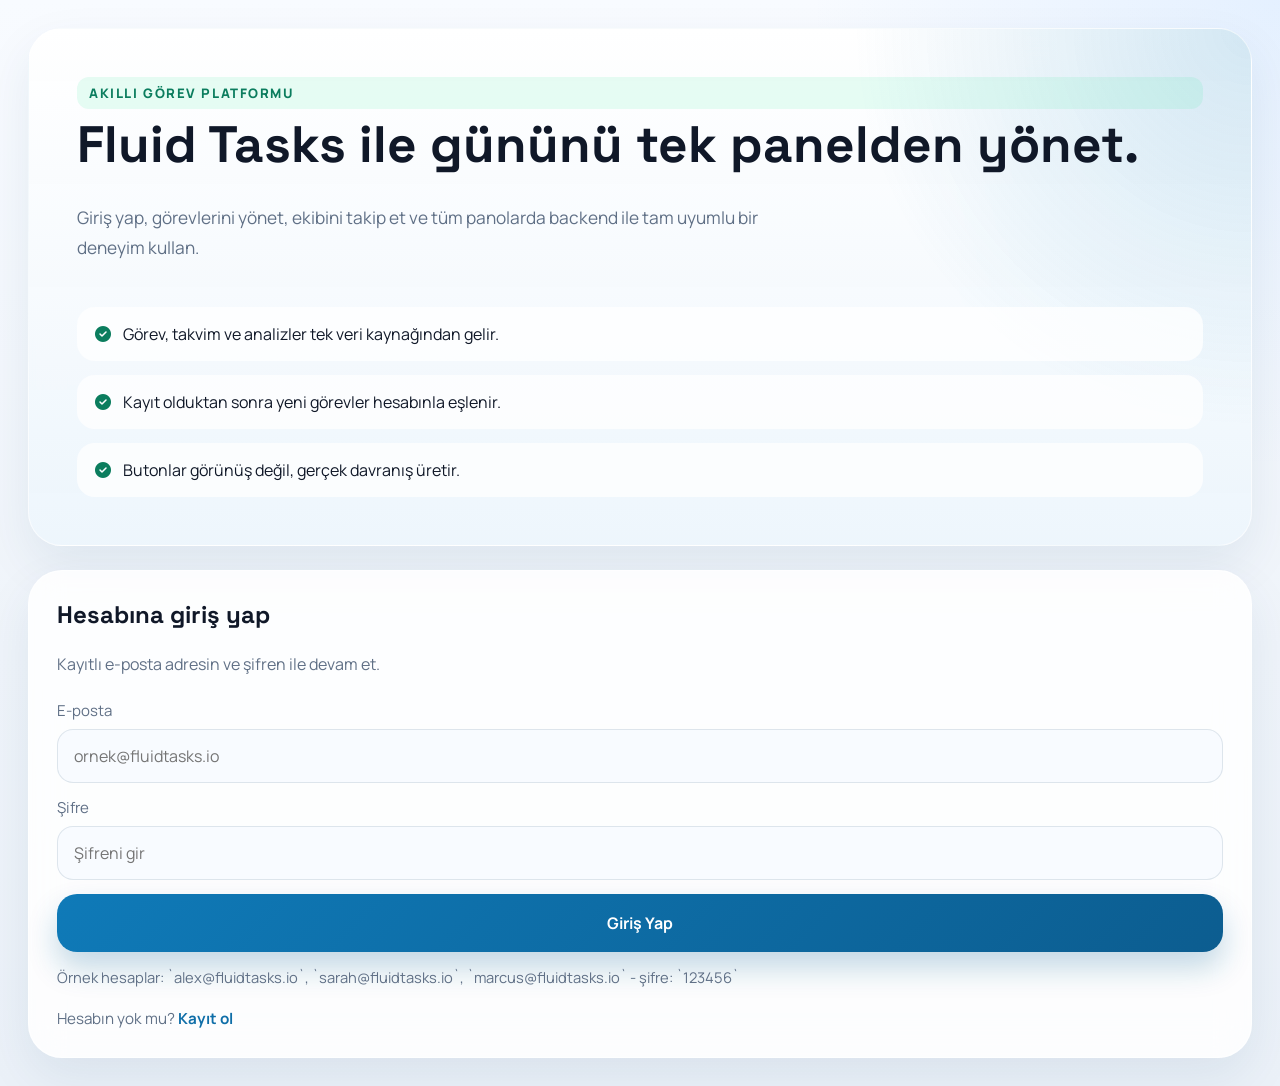
==== commit 5b96ab76: "giris kayıt tasarım" ====
--- a/src/main/resources/static/index.html
+++ b/src/main/resources/static/index.html
@@ -10,7 +10,7 @@
     <link rel="stylesheet" href="https://cdnjs.cloudflare.com/ajax/libs/font-awesome/6.5.2/css/all.min.css">
     <link rel="stylesheet" href="style.css">
 </head>
-<body>
+<body data-auth-view="login">
     <div id="authScreen" class="auth-screen">
         <div class="auth-card auth-hero">
             <p class="eyebrow">Akıllı Görev Platformu</p>
@@ -24,40 +24,24 @@
         </div>
 
         <div class="auth-card auth-form-wrap">
-            <div class="auth-toggle">
-                <button type="button" id="showLoginButton" class="active">Giriş Yap</button>
-                <button type="button" id="showRegisterButton">Kayıt Ol</button>
-            </div>
-
-            <form id="loginForm" class="auth-form">
+            <form id="loginForm" class="auth-form" novalidate>
                 <h2>Hesabına giriş yap</h2>
-                <label>
+                <p class="auth-copy">Kayıtlı e-posta adresin ve şifren ile devam et.</p>
+
+                <div id="authMessage" class="auth-message hidden" role="alert" aria-live="polite"></div>
+
+                <label for="loginEmail">
                     <span>E-posta</span>
-                    <input id="loginEmail" type="email" placeholder="ornek@fluidtasks.io" required>
+                    <input id="loginEmail" name="email" type="email" autocomplete="email" placeholder="ornek@fluidtasks.io" required>
                 </label>
-                <label>
+                <label for="loginPassword">
                     <span>Şifre</span>
-                    <input id="loginPassword" type="password" placeholder="Şifreni gir" required>
+                    <input id="loginPassword" name="password" type="password" autocomplete="current-password" placeholder="Şifreni gir" required>
                 </label>
+
                 <button type="submit" class="primary-button auth-submit">Giriş Yap</button>
                 <p class="auth-hint">Örnek hesaplar: `alex@fluidtasks.io`, `sarah@fluidtasks.io`, `marcus@fluidtasks.io` - şifre: `123456`</p>
-            </form>
-
-            <form id="registerForm" class="auth-form hidden">
-                <h2>Yeni hesap oluştur</h2>
-                <label>
-                    <span>Ad Soyad</span>
-                    <input id="registerName" type="text" placeholder="Ad Soyad" required>
-                </label>
-                <label>
-                    <span>E-posta</span>
-                    <input id="registerEmail" type="email" placeholder="ornek@fluidtasks.io" required>
-                </label>
-                <label>
-                    <span>Şifre</span>
-                    <input id="registerPassword" type="password" placeholder="En az 6 karakter" required>
-                </label>
-                <button type="submit" class="primary-button auth-submit">Kayıt Ol</button>
+                <p class="auth-switch">Hesabın yok mu? <a href="register.html">Kayıt ol</a></p>
             </form>
         </div>
     </div>
@@ -217,7 +201,7 @@
                     <aside class="right-rail">
                         <section class="panel">
                             <div class="panel-header">
-                            <h3>Brif Dosyaları</h3>
+                                <h3>Brif Dosyaları</h3>
                             </div>
                             <button type="button" class="doc-card" id="openGuideButton">
                                 <i class="fa-solid fa-file-lines"></i>
--- a/src/main/resources/static/style.css
+++ b/src/main/resources/static/style.css
@@ -135,6 +135,12 @@
     gap: 14px;
 }
 
+.auth-copy {
+    margin: 0 0 8px;
+    color: var(--muted);
+    line-height: 1.6;
+}
+
 .auth-form h2 {
     margin: 0 0 8px;
     font-family: "Space Grotesk", sans-serif;
@@ -168,6 +174,43 @@
     color: var(--muted);
     font-size: 0.92rem;
     line-height: 1.6;
+}
+
+.auth-switch {
+    margin: 4px 0 0;
+    color: var(--muted);
+    font-size: 0.95rem;
+}
+
+.auth-switch a {
+    color: var(--blue);
+    font-weight: 700;
+    text-decoration: none;
+}
+
+.auth-switch a:hover,
+.auth-switch a:focus-visible {
+    text-decoration: underline;
+}
+
+.auth-message {
+    padding: 14px 16px;
+    border-radius: 16px;
+    border: 1px solid rgba(170, 51, 51, 0.16);
+    background: rgba(255, 240, 240, 0.95);
+    color: #9d2f2f;
+    font-size: 0.94rem;
+    line-height: 1.5;
+}
+
+.auth-message.success {
+    border-color: rgba(9, 109, 76, 0.16);
+    background: rgba(236, 255, 246, 0.95);
+    color: #0b7d5e;
+}
+
+.auth-screen-single {
+    grid-template-columns: minmax(0, 1fr) minmax(360px, 480px);
 }
 
 button,
